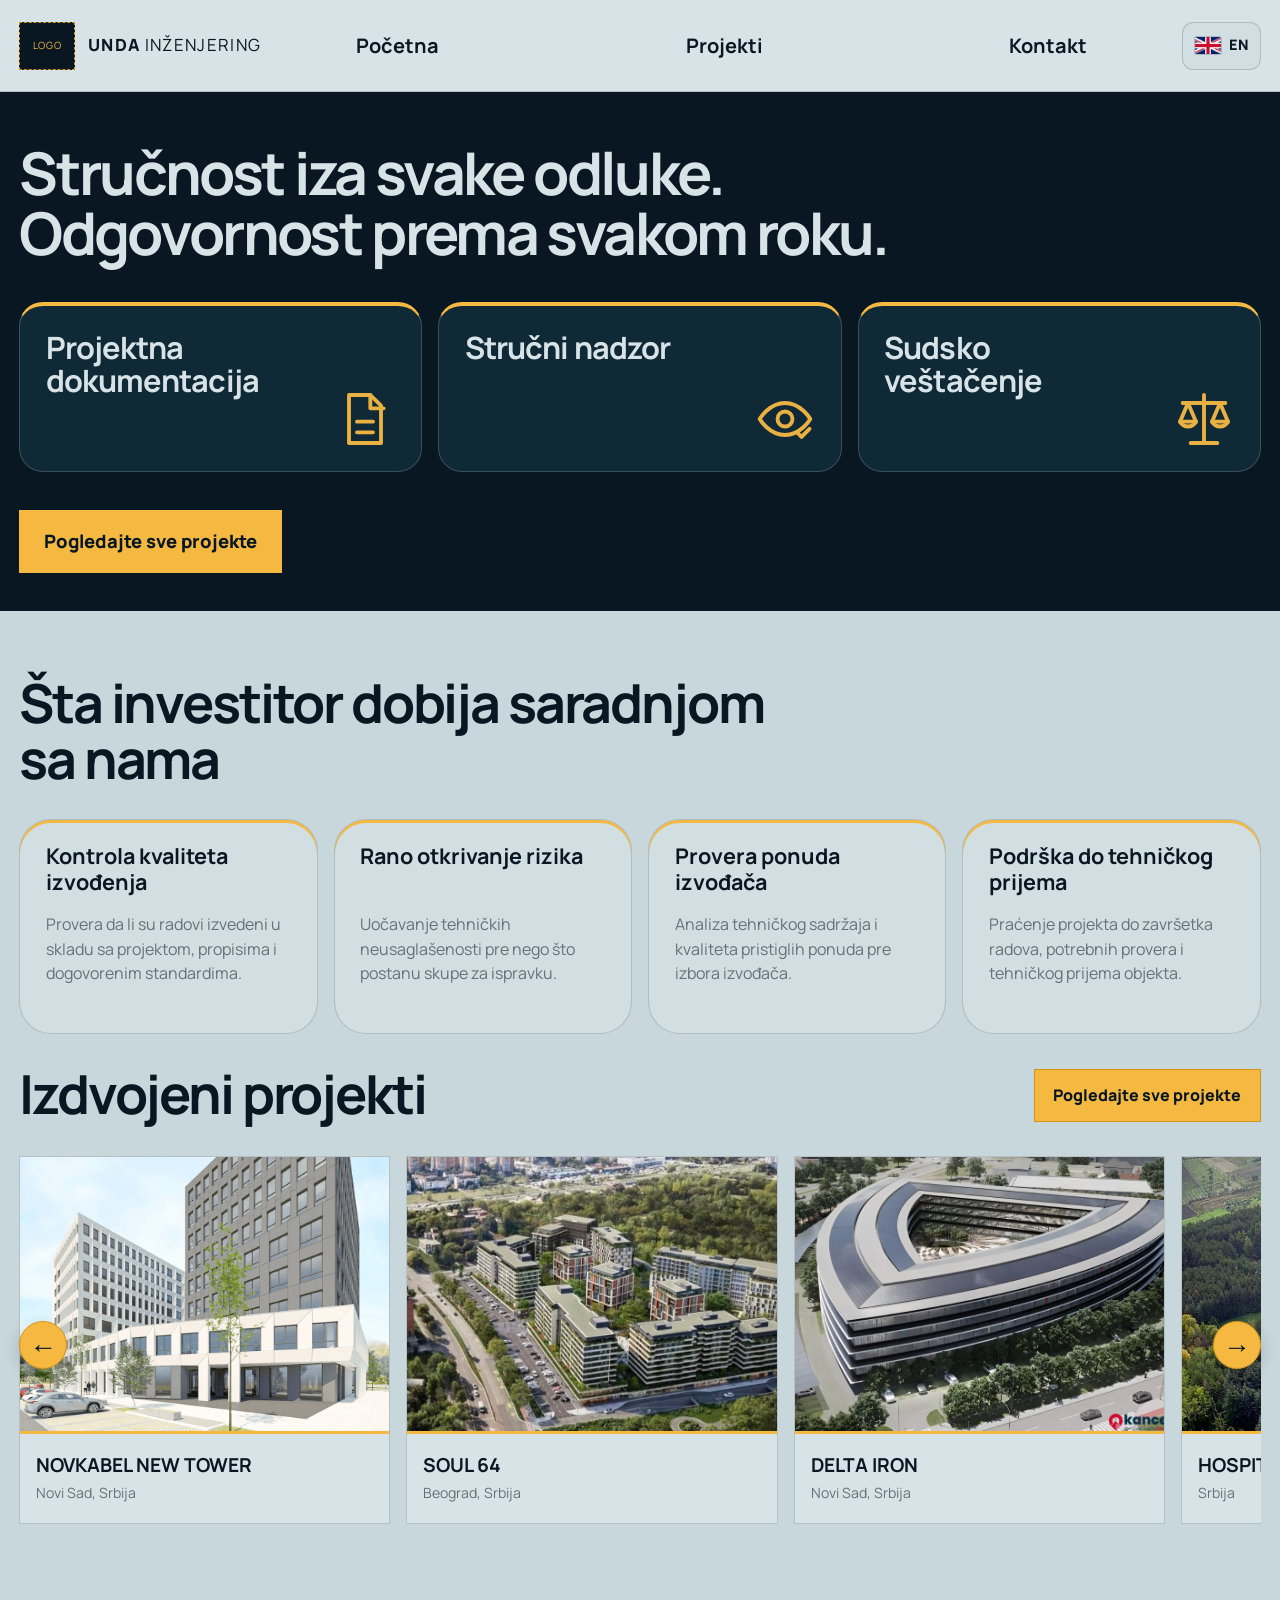
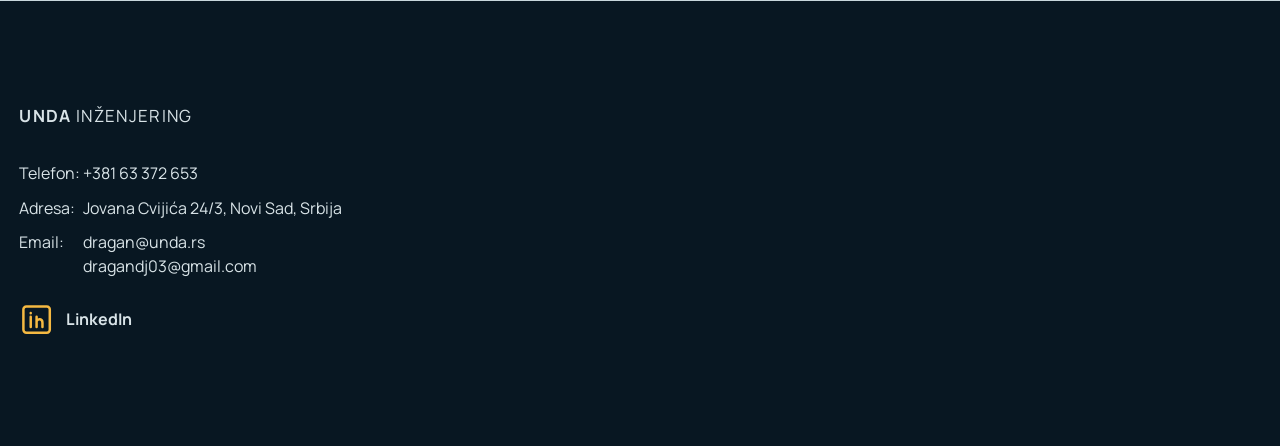
==== public/index.html @ 7e005377 "Build projects page and featured carousel" ====
<!doctype html>
<html lang="sr">
<head>
  <meta charset="utf-8">
  <meta name="viewport" content="width=device-width, initial-scale=1">
  <title>UNDA inženjering — radna verzija</title>
  <meta name="description" content="UNDA inženjering — projektna dokumentacija, stručni nadzor i sudsko veštačenje.">
  <link rel="icon" type="image/svg+xml" href="data:image/svg+xml,%3Csvg xmlns='http://www.w3.org/2000/svg' viewBox='0 0 64 64'%3E%3Crect width='64' height='64' rx='8' fill='%231b1d20'/%3E%3Ctext x='32' y='43' text-anchor='middle' font-size='34' font-family='Arial' font-weight='700' fill='white'%3EU%3C/text%3E%3C/svg%3E">
  <link rel="stylesheet" href="assets/css/style.css?v=10">
  <script src="assets/js/main.js?v=6" defer></script>
</head>
<body data-title-sr="UNDA inženjering" data-title-en="UNDA Engineering">
  <a class="skip-link" href="#sadrzaj" data-sr="Pređi na sadržaj" data-en="Skip to content">Pređi na sadržaj</a>

  <header class="site-header">
    <a class="brand" href="#pocetna" aria-label="UNDA inženjering — početna" data-aria-sr="UNDA inženjering — početna" data-aria-en="UNDA Engineering — home">
      <span class="logo-placeholder" aria-hidden="true">LOGO</span>
      <span class="brand-name">UNDA <strong data-sr="INŽENJERING" data-en="ENGINEERING">INŽENJERING</strong></span>
    </a>

    <nav class="main-nav" aria-label="Glavna navigacija" data-aria-sr="Glavna navigacija" data-aria-en="Main navigation">
      <a href="#pocetna" data-sr="Početna" data-en="Home">Početna</a>
      <a href="reference.html" data-sr="Projekti" data-en="Projects">Projekti</a>
      <a href="#kontakt" data-sr="Kontakt" data-en="Contact">Kontakt</a>
    </nav>

    <div class="language-switch" aria-label="Izbor jezika" data-aria-sr="Izbor jezika" data-aria-en="Language selection">
      <button class="language-toggle" type="button" data-language-toggle data-target-language="en" aria-label="Prebaci na engleski">
        <img class="language-flag" src="assets/images/flags/gb.png" alt="" aria-hidden="true">
        <span class="language-code" aria-hidden="true">EN</span>
      </button>
    </div>
  </header>

  <main id="sadrzaj">
    <section class="hero" id="pocetna">
      <div class="hero-copy">
        <h1><span data-sr="Stručnost iza svake odluke." data-en="Expertise behind every decision.">Stručnost iza svake odluke.</span><span data-sr="Odgovornost prema svakom roku." data-en="Accountability for every deadline.">Odgovornost prema svakom roku.</span></h1>
      </div>

      <div class="work-areas" aria-label="Glavne oblasti rada" data-aria-sr="Glavne oblasti rada" data-aria-en="Core areas of expertise">
        <article>
          <h2 data-sr="Projektna dokumentacija" data-en="Design documentation">Projektna dokumentacija</h2>
          <svg class="work-area-icon" viewBox="0 0 24 24" aria-hidden="true"><path d="M6 3h8l4 4v14H6z"/><path d="M14 3v5h5M9 13h6M9 17h6"/></svg>
        </article>
        <article>
          <h2 data-sr="Stručni nadzor" data-en="Construction supervision">Stručni nadzor</h2>
          <svg class="work-area-icon" viewBox="0 0 24 24" aria-hidden="true"><path d="M2.5 12s3.5-6 9.5-6 9.5 6 9.5 6-3.5 6-9.5 6S2.5 12 2.5 12z"/><circle cx="12" cy="12" r="2.8"/><path d="m16.8 17.3 1.4 1.4 3-3"/></svg>
        </article>
        <article>
          <h2 data-sr="Sudsko veštačenje" data-en="Expert witness services">Sudsko veštačenje</h2>
          <svg class="work-area-icon" viewBox="0 0 24 24" aria-hidden="true"><path d="M12 3v18M7 21h10M4 6h16M6 6l-3 7h6L6 6zM18 6l-3 7h6l-3-7z"/><path d="M3 13c.7 1.2 1.7 1.8 3 1.8S8.3 14.2 9 13M15 13c.7 1.2 1.7 1.8 3 1.8s2.3-.6 3-1.8"/></svg>
        </article>
      </div>
      <a class="primary-link hero-reference-link" href="reference.html" data-sr="Pogledajte sve projekte" data-en="View all projects">Pogledajte sve projekte</a>
    </section>

    <section class="benefits content-section" id="benefiti">
      <div class="section-heading">
        <h2 data-sr="Šta investitor dobija saradnjom sa nama" data-en="What investors gain from working with us">Šta investitor dobija saradnjom sa nama</h2>
      </div>
      <div class="benefit-grid">
        <article><h3 data-sr="Kontrola kvaliteta izvođenja" data-en="Construction quality control">Kontrola kvaliteta izvođenja</h3><p data-sr="Provera da li su radovi izvedeni u skladu sa projektom, propisima i dogovorenim standardima." data-en="Verification that construction work complies with the design documentation, regulations, and agreed standards.">Provera da li su radovi izvedeni u skladu sa projektom, propisima i dogovorenim standardima.</p></article>
        <article><h3 data-sr="Rano otkrivanje rizika" data-en="Early risk detection">Rano otkrivanje rizika</h3><p data-sr="Uočavanje tehničkih neusaglašenosti pre nego što postanu skupe za ispravku." data-en="Identifying technical discrepancies before they become costly to correct.">Uočavanje tehničkih neusaglašenosti pre nego što postanu skupe za ispravku.</p></article>
        <article><h3 data-sr="Provera ponuda izvođača" data-en="Contractor bid review">Provera ponuda izvođača</h3><p data-sr="Analiza tehničkog sadržaja i kvaliteta pristiglih ponuda pre izbora izvođača." data-en="Review of the technical scope and quality of bids before contractor selection.">Analiza tehničkog sadržaja i kvaliteta pristiglih ponuda pre izbora izvođača.</p></article>
        <article><h3 data-sr="Podrška do tehničkog prijema" data-en="Support through final inspection">Podrška do tehničkog prijema</h3><p data-sr="Praćenje projekta do završetka radova, potrebnih provera i tehničkog prijema objekta." data-en="Project support through completion, required inspections, and final handover.">Praćenje projekta do završetka radova, potrebnih provera i tehničkog prijema objekta.</p></article>
      </div>
    </section>

    <section class="references content-section" id="reference">
      <div class="section-heading section-heading-row">
        <div><h2 data-sr="Izdvojeni projekti" data-en="Selected projects">Izdvojeni projekti</h2></div>
        <a class="projects-link-button" href="reference.html" data-sr="Pogledajte sve projekte" data-en="View all projects">Pogledajte sve projekte</a>
      </div>
      <div class="reference-carousel">
        <button class="carousel-button carousel-button-prev" type="button" data-carousel-direction="prev" aria-label="Prethodni projekti" data-aria-sr="Prethodni projekti" data-aria-en="Previous projects"><span aria-hidden="true">←</span></button>
        <div class="reference-grid" data-reference-track>
          <article class="reference-card"><img class="reference-card-image" src="assets/images/references/novkabel-new-tower.png" alt="NOVKABEL NEW TOWER"><h3>NOVKABEL NEW TOWER</h3><span data-sr="Novi Sad, Srbija" data-en="Novi Sad, Serbia">Novi Sad, Srbija</span></article>
          <article class="reference-card"><img class="reference-card-image" src="assets/images/references/soul-64.jpg" alt="SOUL 64"><h3>SOUL 64</h3><span data-sr="Beograd, Srbija" data-en="Belgrade, Serbia">Beograd, Srbija</span></article>
          <article class="reference-card"><img class="reference-card-image" src="assets/images/references/delta-iron.jpg" alt="DELTA IRON"><h3>DELTA IRON</h3><span data-sr="Novi Sad, Srbija" data-en="Novi Sad, Serbia">Novi Sad, Srbija</span></article>
          <article class="reference-card"><img class="reference-card-image" src="assets/images/references/kamenica-3.jpg" alt="HOSPITAL - KAMENICA 3"><h3>HOSPITAL - KAMENICA 3</h3><span data-sr="Srbija" data-en="Serbia">Srbija</span></article>
          <article class="reference-card"><img class="reference-card-image" src="assets/images/references/nestle-new-factory.png" alt="NESTLE - NEW FACTORY"><h3>NESTLE - NEW FACTORY</h3><span data-sr="Surčin, Srbija" data-en="Surčin, Serbia">Surčin, Srbija</span></article>
          <article class="reference-card"><img class="reference-card-image" src="assets/images/references/industrial-park.png" alt="INDUSTRIAL PARK WHAREHOUSE"><h3>INDUSTRIAL PARK WHAREHOUSE</h3><span data-sr="Šimanovci, Srbija" data-en="Šimanovci, Serbia">Šimanovci, Srbija</span></article>
          <article class="reference-card"><img class="reference-card-image" src="assets/images/references/solar-kucura.png" alt="SOLAR POWER PLANT - 5x10MW"><h3>SOLAR POWER PLANT - 5x10MW</h3><span data-sr="Kucura, Srbija" data-en="Kucura, Serbia">Kucura, Srbija</span></article>
        </div>
        <button class="carousel-button carousel-button-next" type="button" data-carousel-direction="next" aria-label="Sledeći projekti" data-aria-sr="Sledeći projekti" data-aria-en="Next projects"><span aria-hidden="true">→</span></button>
      </div>
    </section>
  </main>

  <footer class="site-footer" id="kontakt">
    <strong class="footer-brand">UNDA <span data-sr="inženjering" data-en="engineering">inženjering</span></strong>
    <div class="footer-contact">
      <div class="footer-contact-line"><span data-sr="Telefon:" data-en="Phone:">Telefon:</span> <a href="tel:+38163372653">+381 63 372 653</a></div>
      <div class="footer-contact-line"><span data-sr="Adresa:" data-en="Address:">Adresa:</span> <address data-sr="Jovana Cvijića 24/3, Novi Sad, Srbija" data-en="Jovana Cvijića 24/3, Novi Sad, Serbia">Jovana Cvijića 24/3, Novi Sad, Srbija</address></div>
      <div class="footer-contact-line footer-emails"><span>Email:</span><a href="mailto:dragan@unda.rs">dragan@unda.rs</a><a href="mailto:dragandj03@gmail.com">dragandj03@gmail.com</a></div>
    </div>
    <div class="footer-social">
      <a class="linkedin-link" href="https://www.linkedin.com/in/dragan-djuric-0953867a/" target="_blank" rel="noopener noreferrer" aria-label="LinkedIn profil Dragana Đurića" data-aria-sr="LinkedIn profil Dragana Đurića" data-aria-en="Dragan Đurić's LinkedIn profile">
        <svg viewBox="0 0 24 24" aria-hidden="true"><rect x="3" y="3" width="18" height="18" rx="2"/><path d="M8 10v7M8 7.5v.1M12 17v-7M12 13.2c.8-2 4-2.1 4 1V17"/></svg>
        <span>LinkedIn</span>
      </a>
    </div>
  </footer>
</body>
</html>
---- public/assets/css/style.css ----
@font-face { font-family:"Manrope"; font-style:normal; font-weight:400 800; font-display:swap; src:url("../fonts/manrope-latin-ext.woff2") format("woff2"); unicode-range:U+0100-02BA,U+02BD-02C5,U+02C7-02CC,U+02CE-02D7,U+02DD-02FF,U+0304,U+0308,U+0329,U+1D00-1DBF,U+1E00-1E9F,U+1EF2-1EFF,U+2020,U+20A0-20AB,U+20AD-20C0,U+2113,U+2C60-2C7F,U+A720-A7FF; }
@font-face { font-family:"Manrope"; font-style:normal; font-weight:400 800; font-display:swap; src:url("../fonts/manrope-latin.woff2") format("woff2"); unicode-range:U+0000-00FF,U+0131,U+0152-0153,U+02BB-02BC,U+02C6,U+02DA,U+02DC,U+0304,U+0308,U+0329,U+2000-206F,U+20AC,U+2122,U+2191,U+2193,U+2212,U+2215,U+FEFF,U+FFFD; }
:root { --ink:#081722; --ink-soft:#102936; --surface:#d1dee2; --paper:#c8d7dc; --muted:#63717a; --line:rgba(8,23,34,.17); --signal:#f5b942; --signal-dark:#d69417; --white:#d8e3e7; --max-width:1240px; font-family:"Manrope","Segoe UI",sans-serif; color:var(--ink); background:var(--paper); }
* { box-sizing:border-box; }
html { scroll-behavior:smooth; }
body { margin:0; color:var(--ink); background:var(--paper); font-size:1rem; line-height:1.55; }
a { color:inherit; }
button { font:inherit; }
.skip-link { position:fixed; left:1rem; top:-5rem; z-index:100; padding:.7rem 1rem; background:var(--ink); color:var(--white); }
.skip-link:focus { top:1rem; }

.site-header { min-height:92px; padding:1rem clamp(1rem,1.5vw,2rem); display:grid; grid-template-columns:auto minmax(0,1fr) auto; align-items:center; gap:clamp(2rem,4vw,5rem); border-bottom:1px solid var(--line); background:var(--white); position:sticky; top:0; z-index:20; }
.brand { display:inline-flex; align-items:center; gap:.8rem; text-decoration:none; justify-self:start; }
.logo-placeholder { width:56px; height:48px; display:grid; place-items:center; border:1px dashed var(--signal-dark); background:var(--ink); color:var(--signal); font-size:.62rem; letter-spacing:.08em; }
.brand-name { font-size:1.05rem; font-weight:800; letter-spacing:.08em; }
.brand-name strong { font-weight:400; }
.main-nav { width:min(100%,760px); display:flex; align-items:center; justify-content:space-between; justify-self:center; gap:clamp(2rem,6vw,7rem); }
.main-nav a { padding:.65rem .9rem; text-decoration:none; font-size:1.25rem; font-weight:700; }
.main-nav a:hover,.main-nav a:focus-visible { text-decoration:underline; text-decoration-color:var(--signal-dark); text-decoration-thickness:2px; text-underline-offset:.3rem; }
.main-nav a[aria-current="page"] { text-decoration:underline; text-decoration-color:var(--signal-dark); text-decoration-thickness:2px; text-underline-offset:.35rem; }
.language-switch { display:flex; align-items:center; justify-self:end; gap:.35rem; }
.language-toggle { min-width:76px; min-height:48px; padding:.45rem .7rem; display:inline-flex; align-items:center; justify-content:center; gap:.45rem; border:1px solid var(--line); border-radius:.7rem; background:var(--surface); color:var(--ink); font:inherit; font-weight:800; cursor:pointer; transition:border-color .2s ease,background .2s ease; }
.language-toggle:hover,.language-toggle:focus-visible { border-color:var(--signal-dark); background:var(--white); }
.language-flag { width:28px; height:19px; display:block; object-fit:cover; border:1px solid rgba(8,23,34,.18); border-radius:2px; }
.language-code { font-size:.9rem; letter-spacing:.06em; }

.hero { padding:clamp(2.2rem,4vw,3.5rem) clamp(1rem,1.5vw,2rem) clamp(2rem,3vw,3rem); display:flex; flex-direction:column; gap:clamp(1.5rem,3vw,2.5rem); background:var(--ink); color:var(--white); }
.section-label { margin:0 0 1rem; color:var(--signal-dark); font-size:.75rem; font-weight:700; letter-spacing:.13em; text-transform:uppercase; }
.hero h1 { max-width:none; margin:0; font-size:clamp(2.4rem,4.6vw,4.4rem); line-height:1.02; letter-spacing:-.045em; }
.hero h1 span { display:block; white-space:nowrap; }
.primary-link { display:inline-block; padding:1rem 1.5rem; border:1px solid var(--signal); background:var(--signal); color:var(--ink); text-decoration:none; font-size:1.15rem; font-weight:800; }
.primary-link:hover { background:#f8d37c; border-color:#f8d37c; color:var(--ink); }
.work-areas { width:100%; display:grid; grid-template-columns:repeat(3,1fr); gap:1rem; }
.work-areas article { min-height:170px; padding:1.6rem; display:flex; align-items:flex-start; position:relative; overflow:hidden; border:1px solid rgba(255,255,255,.18); border-top:4px solid var(--signal); border-radius:1.5rem; background:var(--ink-soft); color:var(--white); }
.work-areas h2 { max-width:260px; margin:0; font-size:clamp(1.5rem,2.4vw,2.15rem); line-height:1.08; letter-spacing:-.03em; }
.work-area-icon { width:4rem; height:4rem; position:absolute; right:1.5rem; bottom:1.2rem; color:var(--signal); fill:none; stroke:currentColor; stroke-linecap:round; stroke-linejoin:round; stroke-width:1.45; opacity:.95; }
.hero-reference-link { align-self:flex-start; }

.content-section { width:100%; margin:0; padding:clamp(3rem,5vw,5rem) clamp(1rem,1.5vw,2rem); }
.section-heading { max-width:790px; margin-bottom:2rem; }
.section-heading h2,.site-footer h2 { margin:0; font-size:clamp(2.2rem,4.2vw,4rem); line-height:1.04; letter-spacing:-.04em; }
.benefit-grid { display:grid; grid-template-columns:repeat(4,1fr); gap:1rem; }
.benefit-grid article { min-height:215px; padding:1.45rem 1.6rem; display:flex; flex-direction:column; justify-content:flex-start; border:1px solid var(--line); border-radius:2rem; background:var(--surface); box-shadow:inset 0 3px 0 var(--signal); }
.benefit-grid h3 { min-height:3.3rem; margin:0 0 1rem; font-size:1.35rem; line-height:1.2; }
.benefit-grid p { margin:0; color:var(--muted); }

.benefits { padding-bottom:2rem; }
.references { padding-top:0; }
.section-heading-row { max-width:none; display:flex; align-items:flex-end; justify-content:space-between; gap:2rem; }
.future-link { padding-bottom:.4rem; color:var(--muted); border-bottom:1px dashed var(--muted); font-size:.8rem; }
.projects-link-button { display:inline-block; padding:.8rem 1.15rem; border:1px solid var(--signal-dark); background:var(--signal); color:var(--ink); text-decoration:none; font-weight:800; }
.projects-link-button:hover,.projects-link-button:focus-visible { background:#f8d37c; }
.reference-carousel { position:relative; }
.reference-grid { display:flex; gap:1rem; padding:.15rem 3.75rem .8rem; overflow-x:auto; scroll-behavior:smooth; scroll-snap-type:x mandatory; scrollbar-width:none; }
.reference-grid::-webkit-scrollbar { display:none; }
.reference-card { flex:0 0 clamp(285px,29vw,420px); scroll-snap-align:start; border:1px solid var(--line); background:var(--white); }
.carousel-button { width:48px; height:48px; padding:0; display:grid; place-items:center; position:absolute; top:50%; z-index:2; transform:translateY(-50%); border:1px solid var(--signal-dark); border-radius:50%; background:var(--signal); color:var(--ink); cursor:pointer; font-size:1.7rem; font-weight:800; line-height:1; box-shadow:0 5px 16px rgba(8,23,34,.2); }
.carousel-button:hover,.carousel-button:focus-visible { background:#f8d37c; }
.carousel-button-prev { left:0; }
.carousel-button-next { right:0; }
.reference-card-image { width:100%; aspect-ratio:4/3; display:block; object-fit:cover; border-bottom:3px solid var(--signal); }
.image-placeholder { aspect-ratio:4/3; display:grid; place-items:center; background:linear-gradient(145deg,var(--ink-soft),#345061); border-bottom:3px solid var(--signal); color:var(--white); font-size:.72rem; text-transform:uppercase; letter-spacing:.08em; }
.reference-card>p,.reference-card>h3,.reference-card>span { margin-left:1rem; margin-right:1rem; }
.reference-card>p { margin-top:1.2rem; margin-bottom:.35rem; color:var(--signal-dark); font-size:.72rem; text-transform:uppercase; letter-spacing:.08em; }
.reference-card>h3 { margin-top:1.2rem; margin-bottom:.3rem; font-size:1.2rem; line-height:1.25; }
.reference-card>span { display:block; margin-bottom:1.2rem; color:var(--muted); font-size:.88rem; }

.site-footer { padding:clamp(4rem,8vw,7rem) clamp(1rem,1.5vw,2rem); background:var(--ink); color:var(--white); }
.footer-brand { display:block; margin-bottom:2rem; font-size:1.05rem; letter-spacing:.08em; text-transform:uppercase; }
.footer-brand span { font-weight:400; }
.footer-contact { display:flex; flex-direction:column; align-items:flex-start; gap:.65rem; }
.footer-contact-line { width:100%; display:grid; grid-template-columns:3.75rem minmax(0,1fr); column-gap:.25rem; align-items:baseline; color:var(--white); font-size:1rem; line-height:1.5; }
html[lang="en"] .footer-contact-line { grid-template-columns:4rem minmax(0,1fr); column-gap:.6rem; }
.footer-contact a,.footer-contact address { color:var(--white); font-size:inherit; font-style:normal; line-height:inherit; }
.footer-contact a { text-decoration:none; }
.footer-contact a:hover,.footer-contact a:focus-visible { opacity:.72; }
.footer-emails a:last-child { grid-column:2; }
.footer-social { margin-top:1.5rem; }
.linkedin-link { display:inline-flex; align-items:center; gap:.7rem; color:var(--white); text-decoration:none; font-weight:700; }
.linkedin-link svg { width:2.2rem; height:2.2rem; fill:none; stroke:var(--signal); stroke-linecap:round; stroke-linejoin:round; stroke-width:1.7; }
.linkedin-link:hover,.linkedin-link:focus-visible { color:var(--signal); }
.reference-placeholder { min-height:100vh; padding:clamp(3rem,8vw,8rem); display:flex; flex-direction:column; align-items:flex-start; justify-content:center; background:var(--surface); }
.reference-placeholder h1 { max-width:850px; margin:0 0 2rem; font-size:clamp(2.5rem,6vw,5rem); line-height:1; letter-spacing:-.05em; }

.all-references-page { background:var(--paper); }
.all-references-hero { padding:clamp(2.25rem,3.5vw,3.5rem) clamp(1rem,1.5vw,2rem); background:var(--ink); color:var(--white); }
.all-references-hero .section-label { color:var(--signal); }
.all-references-hero h1 { margin:0; font-size:clamp(2.35rem,4.5vw,4.25rem); line-height:.98; letter-spacing:-.045em; }
.all-references-grid { padding:clamp(2rem,4vw,4rem) clamp(1rem,1.5vw,2rem) clamp(5rem,8vw,8rem); display:grid; grid-template-columns:repeat(3,minmax(0,1fr)); gap:1.25rem; align-items:start; }
.project-reference-card { overflow:hidden; border:1px solid var(--line); border-radius:1.5rem; background:var(--white); }
.project-reference-card>img { width:100%; aspect-ratio:16/10; display:block; object-fit:cover; border-bottom:3px solid var(--signal); }
.project-reference-content { padding:1.5rem; display:flex; flex-direction:column; align-items:flex-start; gap:1rem; }
.project-reference-content h2 { margin:0; font-size:clamp(1.25rem,1.8vw,1.65rem); line-height:1.15; letter-spacing:-.02em; }
.project-reference-content p { margin:0; color:var(--muted); }
.project-site-link { margin-top:.35rem; padding-bottom:.25rem; border-bottom:2px solid var(--signal-dark); color:var(--ink); text-decoration:none; font-weight:800; }
.project-site-link:hover,.project-site-link:focus-visible { color:var(--signal-dark); }

@media (max-width:1100px) { .all-references-grid { grid-template-columns:repeat(2,minmax(0,1fr)); } }
@media (max-width:1000px) { .content-section { padding-left:2rem; padding-right:2rem; } }
@media (max-width:760px) {
  .site-header { min-height:auto; padding:.8rem 1rem; grid-template-columns:1fr auto; gap:.75rem 1rem; position:static; }
  .brand { grid-column:1; }
  .logo-placeholder { width:45px; height:40px; }
  .brand-name { font-size:.88rem; }
  .language-switch { grid-column:2; grid-row:1; }
  .main-nav { width:100%; grid-column:1/-1; grid-row:2; display:grid; grid-template-columns:1fr 1fr 1fr; gap:0; border-top:1px solid var(--line); }
  .main-nav a { padding:.75rem .3rem; text-align:center; font-size:.9rem; }
  .hero { padding:2.5rem 1rem 3.5rem; gap:2rem; }
  .hero h1 { font-size:clamp(2.35rem,10vw,3.4rem); }
  .hero h1 span { white-space:normal; }
  .work-areas { grid-template-columns:1fr; }
  .work-areas article { min-height:120px; }
  .content-section { padding:4.5rem 1rem; }
  .benefit-grid { display:flex; gap:.8rem; overflow-x:auto; padding-bottom:1rem; scroll-snap-type:x mandatory; }
  .benefit-grid article { flex:0 0 min(78vw,310px); min-height:210px; scroll-snap-align:start; }
  .section-heading-row { align-items:flex-start; flex-direction:column; }
  .reference-grid { padding-left:2.75rem; padding-right:2.75rem; }
  .reference-card { flex-basis:min(78vw,330px); }
  .carousel-button { width:40px; height:40px; font-size:1.35rem; }
  .all-references-hero { padding:2.5rem 1rem; }
  .all-references-grid { grid-template-columns:1fr; padding:1rem 1rem 4.5rem; }
  .project-reference-content { padding:1.25rem; }
  .site-footer { padding:4.5rem 1rem 2rem; }
}
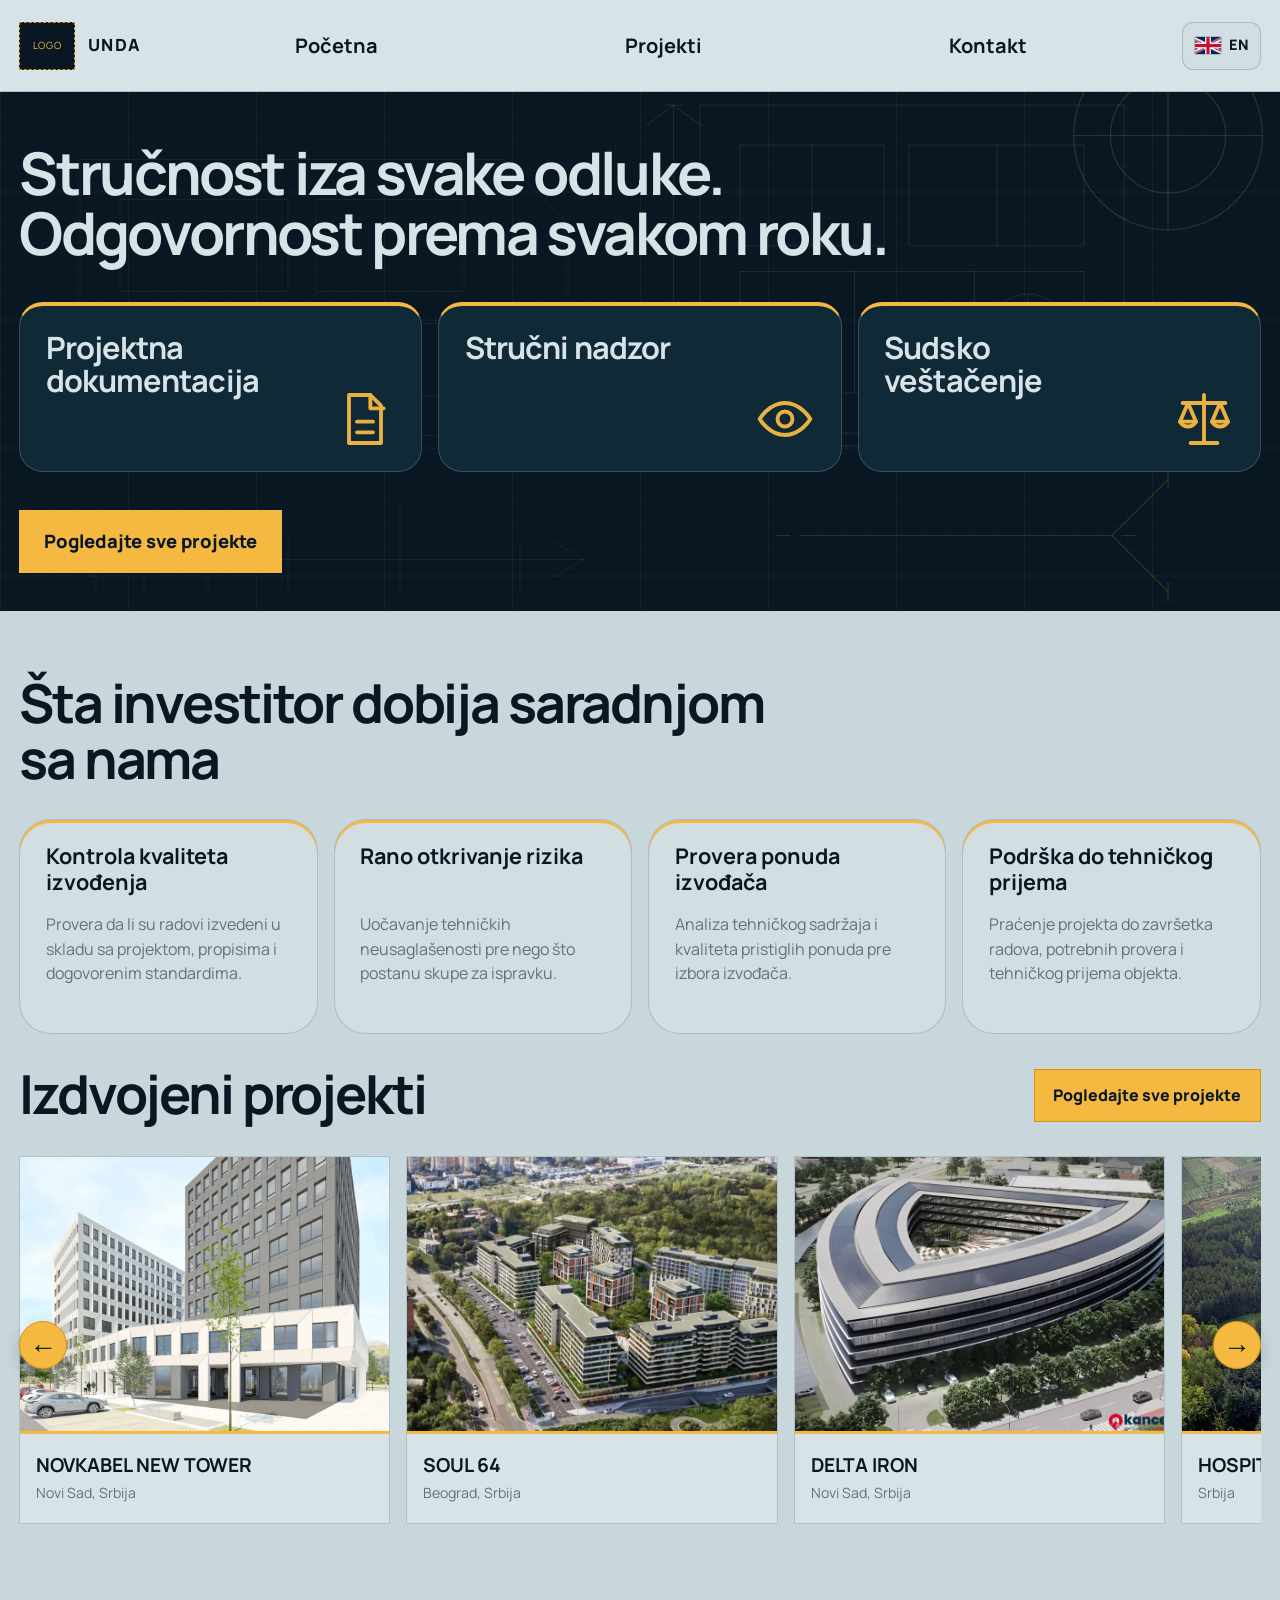
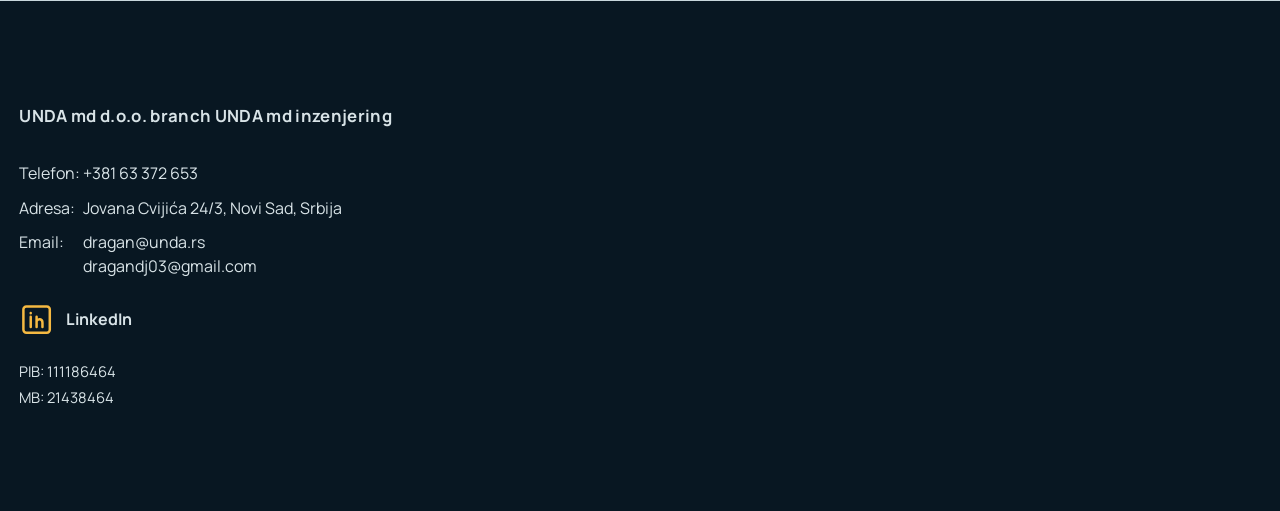
==== commit 4b1bf448: "Refine homepage branding and language navigation" ====
--- a/public/index.html
+++ b/public/index.html
@@ -6,8 +6,8 @@
   <title>UNDA inženjering — radna verzija</title>
   <meta name="description" content="UNDA inženjering — projektna dokumentacija, stručni nadzor i sudsko veštačenje.">
   <link rel="icon" type="image/svg+xml" href="data:image/svg+xml,%3Csvg xmlns='http://www.w3.org/2000/svg' viewBox='0 0 64 64'%3E%3Crect width='64' height='64' rx='8' fill='%231b1d20'/%3E%3Ctext x='32' y='43' text-anchor='middle' font-size='34' font-family='Arial' font-weight='700' fill='white'%3EU%3C/text%3E%3C/svg%3E">
-  <link rel="stylesheet" href="assets/css/style.css?v=10">
-  <script src="assets/js/main.js?v=6" defer></script>
+  <link rel="stylesheet" href="assets/css/style.css?v=13">
+  <script src="assets/js/main.js?v=8" defer></script>
 </head>
 <body data-title-sr="UNDA inženjering" data-title-en="UNDA Engineering">
   <a class="skip-link" href="#sadrzaj" data-sr="Pređi na sadržaj" data-en="Skip to content">Pređi na sadržaj</a>
@@ -15,7 +15,7 @@
   <header class="site-header">
     <a class="brand" href="#pocetna" aria-label="UNDA inženjering — početna" data-aria-sr="UNDA inženjering — početna" data-aria-en="UNDA Engineering — home">
       <span class="logo-placeholder" aria-hidden="true">LOGO</span>
-      <span class="brand-name">UNDA <strong data-sr="INŽENJERING" data-en="ENGINEERING">INŽENJERING</strong></span>
+      <span class="brand-name">UNDA</span>
     </a>
 
     <nav class="main-nav" aria-label="Glavna navigacija" data-aria-sr="Glavna navigacija" data-aria-en="Main navigation">
@@ -45,7 +45,7 @@
         </article>
         <article>
           <h2 data-sr="Stručni nadzor" data-en="Construction supervision">Stručni nadzor</h2>
-          <svg class="work-area-icon" viewBox="0 0 24 24" aria-hidden="true"><path d="M2.5 12s3.5-6 9.5-6 9.5 6 9.5 6-3.5 6-9.5 6S2.5 12 2.5 12z"/><circle cx="12" cy="12" r="2.8"/><path d="m16.8 17.3 1.4 1.4 3-3"/></svg>
+          <svg class="work-area-icon" viewBox="0 0 24 24" aria-hidden="true"><path d="M2.5 12s3.5-6 9.5-6 9.5 6 9.5 6-3.5 6-9.5 6S2.5 12 2.5 12z"/><circle cx="12" cy="12" r="2.8"/></svg>
         </article>
         <article>
           <h2 data-sr="Sudsko veštačenje" data-en="Expert witness services">Sudsko veštačenje</h2>
@@ -89,7 +89,7 @@
   </main>
 
   <footer class="site-footer" id="kontakt">
-    <strong class="footer-brand">UNDA <span data-sr="inženjering" data-en="engineering">inženjering</span></strong>
+    <strong class="footer-brand footer-company-name">UNDA md d.o.o. branch UNDA md inzenjering</strong>
     <div class="footer-contact">
       <div class="footer-contact-line"><span data-sr="Telefon:" data-en="Phone:">Telefon:</span> <a href="tel:+38163372653">+381 63 372 653</a></div>
       <div class="footer-contact-line"><span data-sr="Adresa:" data-en="Address:">Adresa:</span> <address data-sr="Jovana Cvijića 24/3, Novi Sad, Srbija" data-en="Jovana Cvijića 24/3, Novi Sad, Serbia">Jovana Cvijića 24/3, Novi Sad, Srbija</address></div>
@@ -101,6 +101,10 @@
         <span>LinkedIn</span>
       </a>
     </div>
+    <div class="company-identifiers">
+      <span>PIB: 111186464</span>
+      <span>MB: 21438464</span>
+    </div>
   </footer>
 </body>
 </html>
--- a/public/assets/css/style.css
+++ b/public/assets/css/style.css
@@ -24,7 +24,8 @@
 .language-flag { width:28px; height:19px; display:block; object-fit:cover; border:1px solid rgba(8,23,34,.18); border-radius:2px; }
 .language-code { font-size:.9rem; letter-spacing:.06em; }
 
-.hero { padding:clamp(2.2rem,4vw,3.5rem) clamp(1rem,1.5vw,2rem) clamp(2rem,3vw,3rem); display:flex; flex-direction:column; gap:clamp(1.5rem,3vw,2.5rem); background:var(--ink); color:var(--white); }
+.hero { padding:clamp(2.2rem,4vw,3.5rem) clamp(1rem,1.5vw,2rem) clamp(2rem,3vw,3rem); display:flex; flex-direction:column; gap:clamp(1.5rem,3vw,2.5rem); position:relative; isolation:isolate; overflow:hidden; background:var(--ink); color:var(--white); }
+.hero::before { content:""; position:absolute; inset:0; z-index:-1; background:url("../images/cad-pattern.svg") center/cover no-repeat; pointer-events:none; }
 .section-label { margin:0 0 1rem; color:var(--signal-dark); font-size:.75rem; font-weight:700; letter-spacing:.13em; text-transform:uppercase; }
 .hero h1 { max-width:none; margin:0; font-size:clamp(2.4rem,4.6vw,4.4rem); line-height:1.02; letter-spacing:-.045em; }
 .hero h1 span { display:block; white-space:nowrap; }
@@ -68,6 +69,7 @@
 .site-footer { padding:clamp(4rem,8vw,7rem) clamp(1rem,1.5vw,2rem); background:var(--ink); color:var(--white); }
 .footer-brand { display:block; margin-bottom:2rem; font-size:1.05rem; letter-spacing:.08em; text-transform:uppercase; }
 .footer-brand span { font-weight:400; }
+.footer-company-name { letter-spacing:.02em; text-transform:none; }
 .footer-contact { display:flex; flex-direction:column; align-items:flex-start; gap:.65rem; }
 .footer-contact-line { width:100%; display:grid; grid-template-columns:3.75rem minmax(0,1fr); column-gap:.25rem; align-items:baseline; color:var(--white); font-size:1rem; line-height:1.5; }
 html[lang="en"] .footer-contact-line { grid-template-columns:4rem minmax(0,1fr); column-gap:.6rem; }
@@ -79,6 +81,7 @@
 .linkedin-link { display:inline-flex; align-items:center; gap:.7rem; color:var(--white); text-decoration:none; font-weight:700; }
 .linkedin-link svg { width:2.2rem; height:2.2rem; fill:none; stroke:var(--signal); stroke-linecap:round; stroke-linejoin:round; stroke-width:1.7; }
 .linkedin-link:hover,.linkedin-link:focus-visible { color:var(--signal); }
+.company-identifiers { margin-top:1rem; display:flex; flex-direction:column; gap:.2rem; color:var(--white); font-size:.92rem; }
 .reference-placeholder { min-height:100vh; padding:clamp(3rem,8vw,8rem); display:flex; flex-direction:column; align-items:flex-start; justify-content:center; background:var(--surface); }
 .reference-placeholder h1 { max-width:850px; margin:0 0 2rem; font-size:clamp(2.5rem,6vw,5rem); line-height:1; letter-spacing:-.05em; }
 
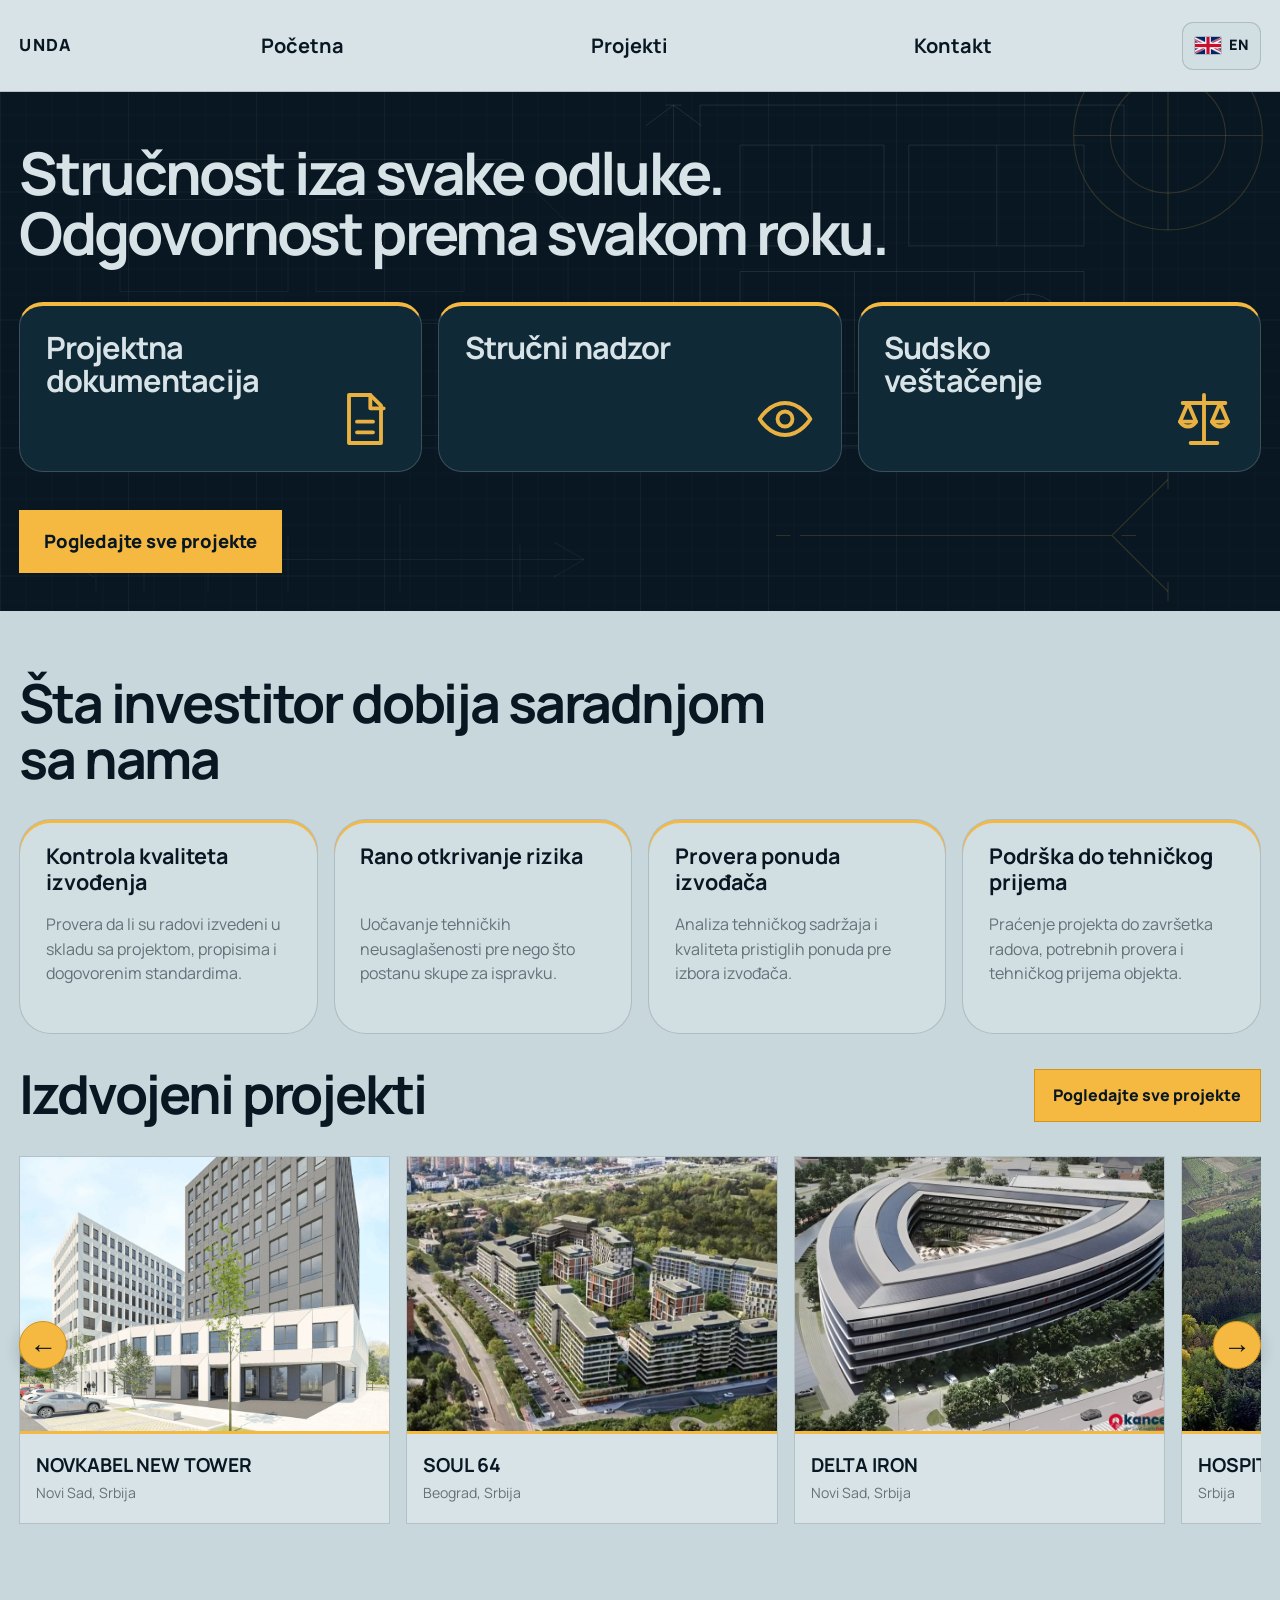
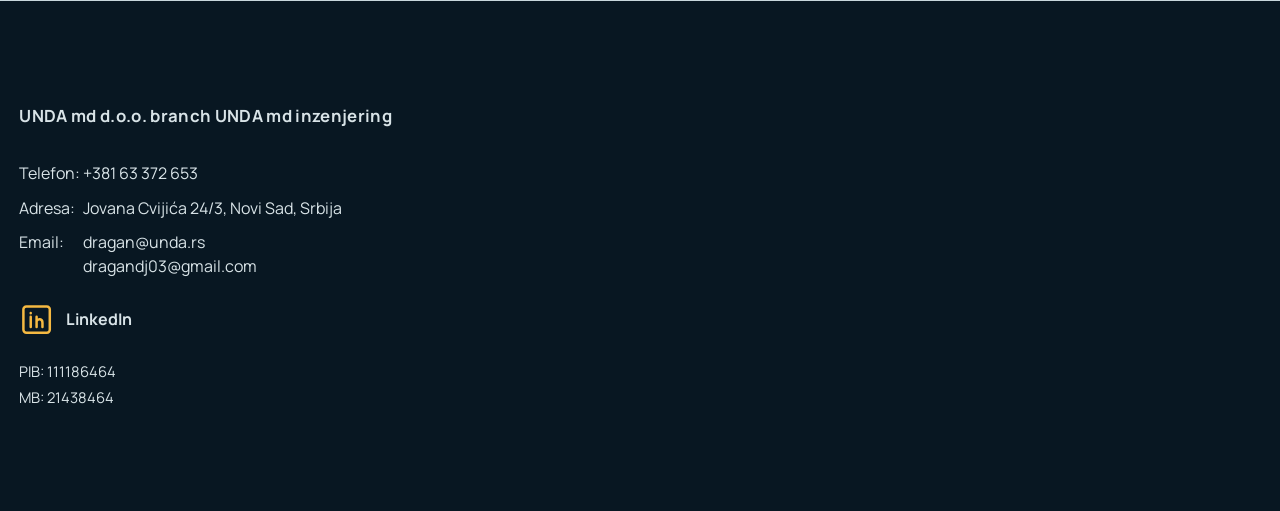
==== commit 8afc4cd4: "Optimize images and add SEO metadata" ====
--- a/public/index.html
+++ b/public/index.html
@@ -3,18 +3,55 @@
 <head>
   <meta charset="utf-8">
   <meta name="viewport" content="width=device-width, initial-scale=1">
-  <title>UNDA inženjering — radna verzija</title>
-  <meta name="description" content="UNDA inženjering — projektna dokumentacija, stručni nadzor i sudsko veštačenje.">
-  <link rel="icon" type="image/svg+xml" href="data:image/svg+xml,%3Csvg xmlns='http://www.w3.org/2000/svg' viewBox='0 0 64 64'%3E%3Crect width='64' height='64' rx='8' fill='%231b1d20'/%3E%3Ctext x='32' y='43' text-anchor='middle' font-size='34' font-family='Arial' font-weight='700' fill='white'%3EU%3C/text%3E%3C/svg%3E">
-  <link rel="stylesheet" href="assets/css/style.css?v=13">
-  <script src="assets/js/main.js?v=8" defer></script>
+  <title>UNDA inženjering | Projektovanje i stručni nadzor</title>
+  <meta name="description" content="UNDA inženjering pruža usluge izrade projektne dokumentacije, stručnog nadzora i sudskog veštačenja za investitore i arhitektonske biroe.">
+  <meta name="robots" content="index, follow, max-image-preview:large">
+  <link rel="canonical" href="https://unda.rs/">
+  <link rel="alternate" hreflang="sr" href="https://unda.rs/">
+  <link rel="alternate" hreflang="en" href="https://unda.rs/?lang=en">
+  <link rel="alternate" hreflang="x-default" href="https://unda.rs/">
+  <meta property="og:type" content="website">
+  <meta property="og:locale" content="sr_RS">
+  <meta property="og:locale:alternate" content="en_US">
+  <meta property="og:site_name" content="UNDA">
+  <meta property="og:title" content="UNDA inženjering | Projektovanje i stručni nadzor">
+  <meta property="og:description" content="Projektna dokumentacija, stručni nadzor i sudsko veštačenje za sigurne i uspešne projekte.">
+  <meta property="og:url" content="https://unda.rs/">
+  <meta property="og:image" content="https://unda.rs/assets/images/references/novkabel-new-tower.png">
+  <meta property="og:image:alt" content="NOVKABEL NEW TOWER — projekat UNDA inženjeringa">
+  <meta name="twitter:card" content="summary_large_image">
+  <meta name="twitter:title" content="UNDA inženjering | Projektovanje i stručni nadzor">
+  <meta name="twitter:description" content="Projektna dokumentacija, stručni nadzor i sudsko veštačenje za sigurne i uspešne projekte.">
+  <meta name="twitter:image" content="https://unda.rs/assets/images/references/novkabel-new-tower.png">
+  <link rel="stylesheet" href="assets/css/style.css?v=15">
+  <script src="assets/js/main.js?v=9" defer></script>
+  <script type="application/ld+json">
+  {
+    "@context": "https://schema.org",
+    "@type": "ProfessionalService",
+    "@id": "https://unda.rs/#organization",
+    "name": "UNDA md d.o.o. branch UNDA md inzenjering",
+    "alternateName": "UNDA",
+    "url": "https://unda.rs/",
+    "telephone": "+38163372653",
+    "email": ["dragan@unda.rs", "dragandj03@gmail.com"],
+    "address": {
+      "@type": "PostalAddress",
+      "streetAddress": "Jovana Cvijića 24/3",
+      "addressLocality": "Novi Sad",
+      "addressCountry": "RS"
+    },
+    "sameAs": ["https://www.linkedin.com/in/dragan-djuric-0953867a/"],
+    "areaServed": { "@type": "Country", "name": "Serbia" },
+    "knowsAbout": ["Projektna dokumentacija", "Stručni nadzor", "Sudsko veštačenje"]
+  }
+  </script>
 </head>
-<body data-title-sr="UNDA inženjering" data-title-en="UNDA Engineering">
+<body data-title-sr="UNDA inženjering | Projektovanje i stručni nadzor" data-title-en="UNDA Engineering | Design and Construction Supervision" data-description-sr="UNDA inženjering pruža usluge izrade projektne dokumentacije, stručnog nadzora i sudskog veštačenja za investitore i arhitektonske biroe." data-description-en="UNDA Engineering provides design documentation, construction supervision, and expert witness services for investors and architectural practices." data-social-description-sr="Projektna dokumentacija, stručni nadzor i sudsko veštačenje za sigurne i uspešne projekte." data-social-description-en="Design documentation, construction supervision, and expert witness services for safe and successful projects.">
   <a class="skip-link" href="#sadrzaj" data-sr="Pređi na sadržaj" data-en="Skip to content">Pređi na sadržaj</a>
 
   <header class="site-header">
     <a class="brand" href="#pocetna" aria-label="UNDA inženjering — početna" data-aria-sr="UNDA inženjering — početna" data-aria-en="UNDA Engineering — home">
-      <span class="logo-placeholder" aria-hidden="true">LOGO</span>
       <span class="brand-name">UNDA</span>
     </a>
 
@@ -81,7 +118,7 @@
           <article class="reference-card"><img class="reference-card-image" src="assets/images/references/kamenica-3.jpg" alt="HOSPITAL - KAMENICA 3"><h3>HOSPITAL - KAMENICA 3</h3><span data-sr="Srbija" data-en="Serbia">Srbija</span></article>
           <article class="reference-card"><img class="reference-card-image" src="assets/images/references/nestle-new-factory.png" alt="NESTLE - NEW FACTORY"><h3>NESTLE - NEW FACTORY</h3><span data-sr="Surčin, Srbija" data-en="Surčin, Serbia">Surčin, Srbija</span></article>
           <article class="reference-card"><img class="reference-card-image" src="assets/images/references/industrial-park.png" alt="INDUSTRIAL PARK WHAREHOUSE"><h3>INDUSTRIAL PARK WHAREHOUSE</h3><span data-sr="Šimanovci, Srbija" data-en="Šimanovci, Serbia">Šimanovci, Srbija</span></article>
-          <article class="reference-card"><img class="reference-card-image" src="assets/images/references/solar-kucura.png" alt="SOLAR POWER PLANT - 5x10MW"><h3>SOLAR POWER PLANT - 5x10MW</h3><span data-sr="Kucura, Srbija" data-en="Kucura, Serbia">Kucura, Srbija</span></article>
+          <article class="reference-card"><img class="reference-card-image" src="assets/images/references/solar-kucura.webp" alt="SOLAR POWER PLANT - 5x10MW"><h3>SOLAR POWER PLANT - 5x10MW</h3><span data-sr="Kucura, Srbija" data-en="Kucura, Serbia">Kucura, Srbija</span></article>
         </div>
         <button class="carousel-button carousel-button-next" type="button" data-carousel-direction="next" aria-label="Sledeći projekti" data-aria-sr="Sledeći projekti" data-aria-en="Next projects"><span aria-hidden="true">→</span></button>
       </div>
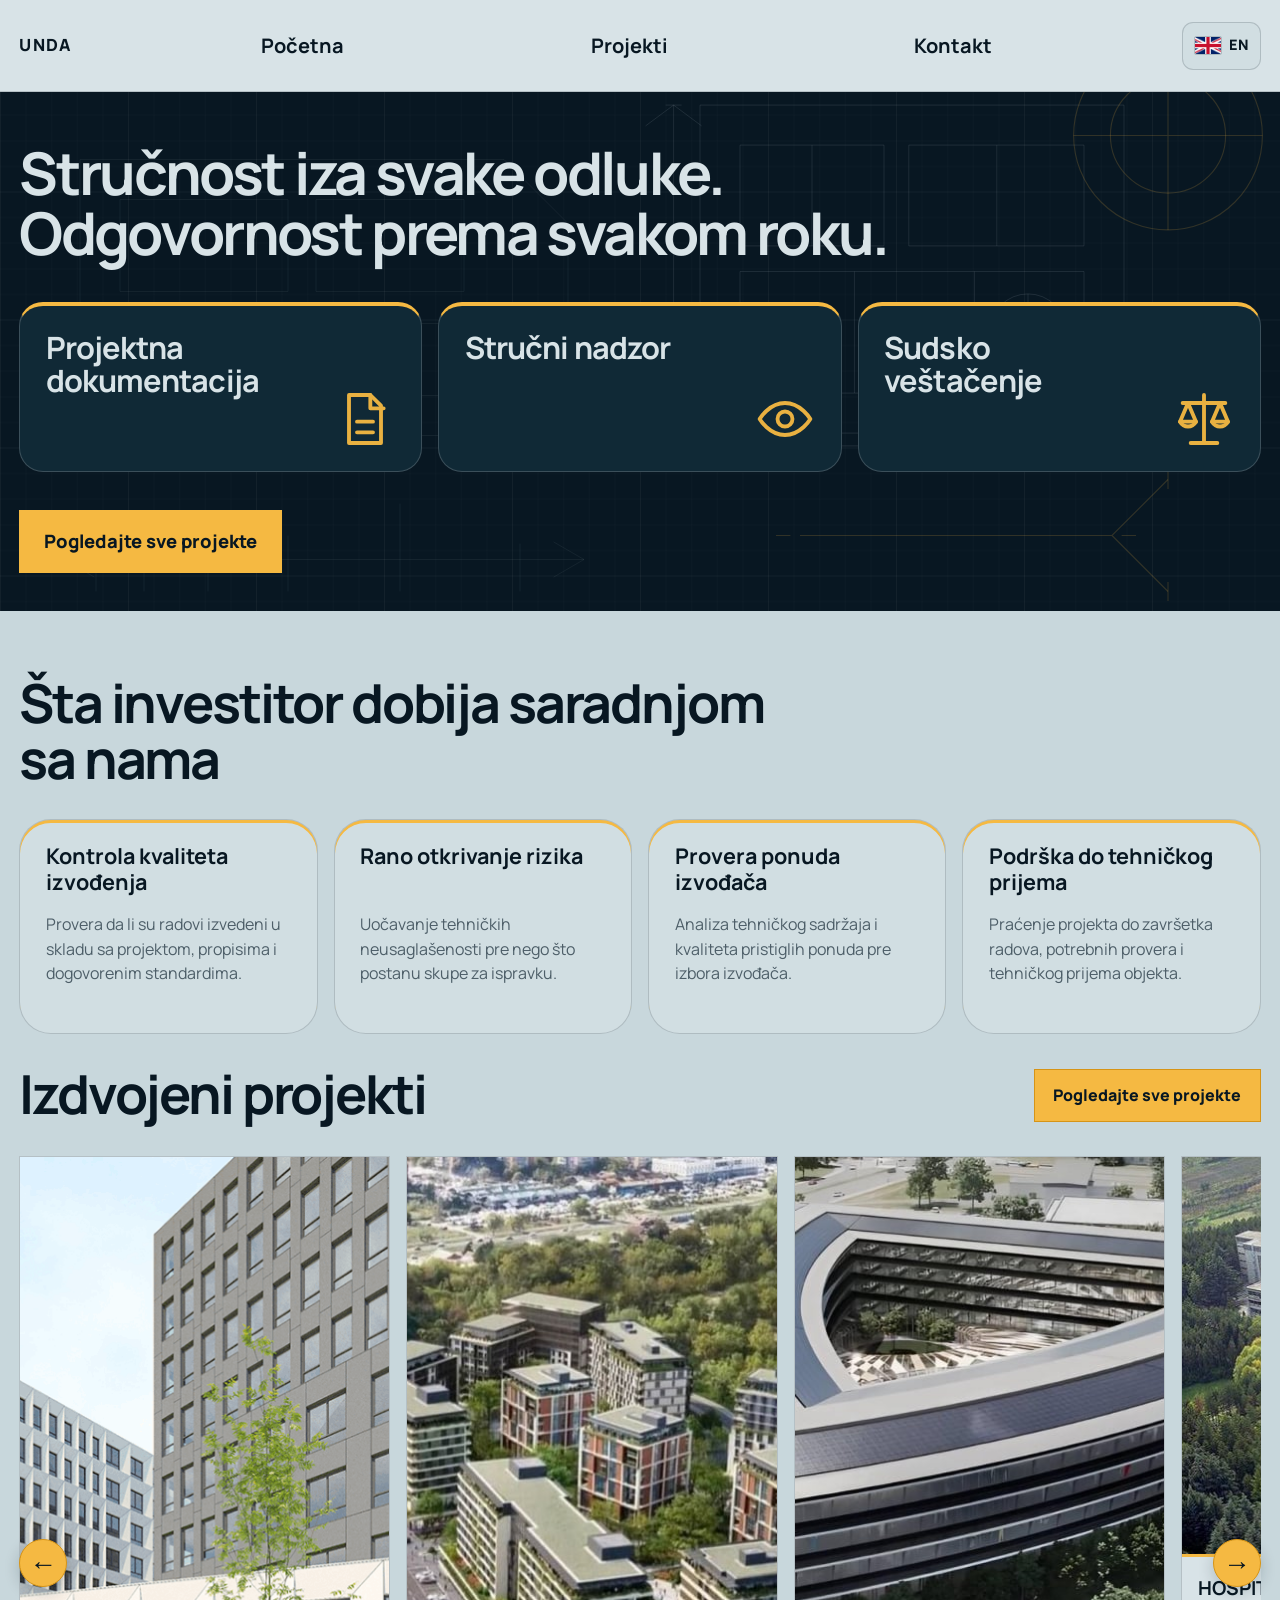
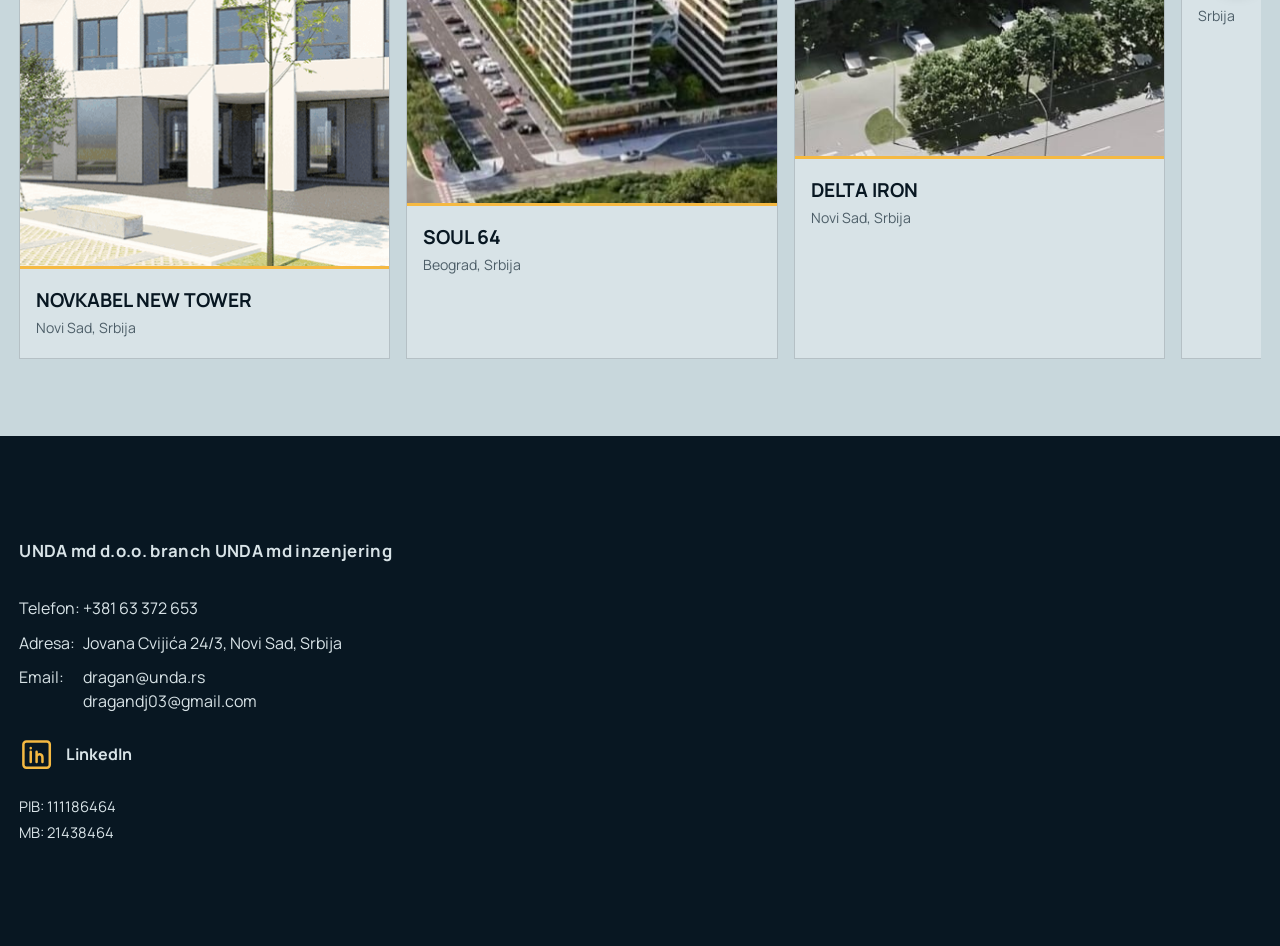
==== commit 6f694c29: "Finalize production readiness and release QA" ====
--- a/public/index.html
+++ b/public/index.html
@@ -3,6 +3,7 @@
 <head>
   <meta charset="utf-8">
   <meta name="viewport" content="width=device-width, initial-scale=1">
+  <link rel="icon" href="data:,">
   <title>UNDA inženjering | Projektovanje i stručni nadzor</title>
   <meta name="description" content="UNDA inženjering pruža usluge izrade projektne dokumentacije, stručnog nadzora i sudskog veštačenja za investitore i arhitektonske biroe.">
   <meta name="robots" content="index, follow, max-image-preview:large">
@@ -23,8 +24,8 @@
   <meta name="twitter:title" content="UNDA inženjering | Projektovanje i stručni nadzor">
   <meta name="twitter:description" content="Projektna dokumentacija, stručni nadzor i sudsko veštačenje za sigurne i uspešne projekte.">
   <meta name="twitter:image" content="https://unda.rs/assets/images/references/novkabel-new-tower.png">
-  <link rel="stylesheet" href="assets/css/style.css?v=15">
-  <script src="assets/js/main.js?v=9" defer></script>
+  <link rel="stylesheet" href="assets/css/style.css?v=16">
+  <script src="assets/js/main.js?v=10" defer></script>
   <script type="application/ld+json">
   {
     "@context": "https://schema.org",
@@ -112,13 +113,13 @@
       <div class="reference-carousel">
         <button class="carousel-button carousel-button-prev" type="button" data-carousel-direction="prev" aria-label="Prethodni projekti" data-aria-sr="Prethodni projekti" data-aria-en="Previous projects"><span aria-hidden="true">←</span></button>
         <div class="reference-grid" data-reference-track>
-          <article class="reference-card"><img class="reference-card-image" src="assets/images/references/novkabel-new-tower.png" alt="NOVKABEL NEW TOWER"><h3>NOVKABEL NEW TOWER</h3><span data-sr="Novi Sad, Srbija" data-en="Novi Sad, Serbia">Novi Sad, Srbija</span></article>
-          <article class="reference-card"><img class="reference-card-image" src="assets/images/references/soul-64.jpg" alt="SOUL 64"><h3>SOUL 64</h3><span data-sr="Beograd, Srbija" data-en="Belgrade, Serbia">Beograd, Srbija</span></article>
-          <article class="reference-card"><img class="reference-card-image" src="assets/images/references/delta-iron.jpg" alt="DELTA IRON"><h3>DELTA IRON</h3><span data-sr="Novi Sad, Srbija" data-en="Novi Sad, Serbia">Novi Sad, Srbija</span></article>
-          <article class="reference-card"><img class="reference-card-image" src="assets/images/references/kamenica-3.jpg" alt="HOSPITAL - KAMENICA 3"><h3>HOSPITAL - KAMENICA 3</h3><span data-sr="Srbija" data-en="Serbia">Srbija</span></article>
-          <article class="reference-card"><img class="reference-card-image" src="assets/images/references/nestle-new-factory.png" alt="NESTLE - NEW FACTORY"><h3>NESTLE - NEW FACTORY</h3><span data-sr="Surčin, Srbija" data-en="Surčin, Serbia">Surčin, Srbija</span></article>
-          <article class="reference-card"><img class="reference-card-image" src="assets/images/references/industrial-park.png" alt="INDUSTRIAL PARK WHAREHOUSE"><h3>INDUSTRIAL PARK WHAREHOUSE</h3><span data-sr="Šimanovci, Srbija" data-en="Šimanovci, Serbia">Šimanovci, Srbija</span></article>
-          <article class="reference-card"><img class="reference-card-image" src="assets/images/references/solar-kucura.webp" alt="SOLAR POWER PLANT - 5x10MW"><h3>SOLAR POWER PLANT - 5x10MW</h3><span data-sr="Kucura, Srbija" data-en="Kucura, Serbia">Kucura, Srbija</span></article>
+          <article class="reference-card"><img class="reference-card-image" src="assets/images/references/novkabel-new-tower.png" alt="NOVKABEL NEW TOWER" width="1139" height="712" loading="lazy" decoding="async"><h3>NOVKABEL NEW TOWER</h3><span data-sr="Novi Sad, Srbija" data-en="Novi Sad, Serbia">Novi Sad, Srbija</span></article>
+          <article class="reference-card"><img class="reference-card-image" src="assets/images/references/soul-64.jpg" alt="SOUL 64" width="1139" height="649" loading="lazy" decoding="async"><h3>SOUL 64</h3><span data-sr="Beograd, Srbija" data-en="Belgrade, Serbia">Beograd, Srbija</span></article>
+          <article class="reference-card"><img class="reference-card-image" src="assets/images/references/delta-iron.jpg" alt="DELTA IRON" width="1139" height="602" loading="lazy" decoding="async"><h3>DELTA IRON</h3><span data-sr="Novi Sad, Srbija" data-en="Novi Sad, Serbia">Novi Sad, Srbija</span></article>
+          <article class="reference-card"><img class="reference-card-image" src="assets/images/references/kamenica-3.jpg" alt="HOSPITAL - KAMENICA 3" width="600" height="400" loading="lazy" decoding="async"><h3>HOSPITAL - KAMENICA 3</h3><span data-sr="Srbija" data-en="Serbia">Srbija</span></article>
+          <article class="reference-card"><img class="reference-card-image" src="assets/images/references/nestle-new-factory.png" alt="NESTLE - NEW FACTORY" width="1024" height="580" loading="lazy" decoding="async"><h3>NESTLE - NEW FACTORY</h3><span data-sr="Surčin, Srbija" data-en="Surčin, Serbia">Surčin, Srbija</span></article>
+          <article class="reference-card"><img class="reference-card-image" src="assets/images/references/industrial-park.png" alt="INDUSTRIAL PARK WHAREHOUSE" width="816" height="409" loading="lazy" decoding="async"><h3>INDUSTRIAL PARK WHAREHOUSE</h3><span data-sr="Šimanovci, Srbija" data-en="Šimanovci, Serbia">Šimanovci, Srbija</span></article>
+          <article class="reference-card"><img class="reference-card-image" src="assets/images/references/solar-kucura.webp" alt="SOLAR POWER PLANT - 5x10MW" width="1600" height="706" loading="lazy" decoding="async"><h3>SOLAR POWER PLANT - 5x10MW</h3><span data-sr="Kucura, Srbija" data-en="Kucura, Serbia">Kucura, Srbija</span></article>
         </div>
         <button class="carousel-button carousel-button-next" type="button" data-carousel-direction="next" aria-label="Sledeći projekti" data-aria-sr="Sledeći projekti" data-aria-en="Next projects"><span aria-hidden="true">→</span></button>
       </div>
--- a/public/assets/css/style.css
+++ b/public/assets/css/style.css
@@ -1,6 +1,6 @@
 @font-face { font-family:"Manrope"; font-style:normal; font-weight:400 800; font-display:swap; src:url("../fonts/manrope-latin-ext.woff2") format("woff2"); unicode-range:U+0100-02BA,U+02BD-02C5,U+02C7-02CC,U+02CE-02D7,U+02DD-02FF,U+0304,U+0308,U+0329,U+1D00-1DBF,U+1E00-1E9F,U+1EF2-1EFF,U+2020,U+20A0-20AB,U+20AD-20C0,U+2113,U+2C60-2C7F,U+A720-A7FF; }
 @font-face { font-family:"Manrope"; font-style:normal; font-weight:400 800; font-display:swap; src:url("../fonts/manrope-latin.woff2") format("woff2"); unicode-range:U+0000-00FF,U+0131,U+0152-0153,U+02BB-02BC,U+02C6,U+02DA,U+02DC,U+0304,U+0308,U+0329,U+2000-206F,U+20AC,U+2122,U+2191,U+2193,U+2212,U+2215,U+FEFF,U+FFFD; }
-:root { --ink:#081722; --ink-soft:#102936; --surface:#d1dee2; --paper:#c8d7dc; --muted:#63717a; --line:rgba(8,23,34,.17); --signal:#f5b942; --signal-dark:#d69417; --white:#d8e3e7; --max-width:1240px; font-family:"Manrope","Segoe UI",sans-serif; color:var(--ink); background:var(--paper); }
+:root { --ink:#081722; --ink-soft:#102936; --surface:#d1dee2; --paper:#c8d7dc; --muted:#4d5e68; --line:rgba(8,23,34,.17); --signal:#f5b942; --signal-dark:#d69417; --white:#d8e3e7; --max-width:1240px; font-family:"Manrope","Segoe UI",sans-serif; color:var(--ink); background:var(--paper); }
 * { box-sizing:border-box; }
 html { scroll-behavior:smooth; }
 body { margin:0; color:var(--ink); background:var(--paper); font-size:1rem; line-height:1.55; }
@@ -11,7 +11,6 @@
 
 .site-header { min-height:92px; padding:1rem clamp(1rem,1.5vw,2rem); display:grid; grid-template-columns:auto minmax(0,1fr) auto; align-items:center; gap:clamp(2rem,4vw,5rem); border-bottom:1px solid var(--line); background:var(--white); position:sticky; top:0; z-index:20; }
 .brand { display:inline-flex; align-items:center; gap:.8rem; text-decoration:none; justify-self:start; }
-.logo-placeholder { width:56px; height:48px; display:grid; place-items:center; border:1px dashed var(--signal-dark); background:var(--ink); color:var(--signal); font-size:.62rem; letter-spacing:.08em; }
 .brand-name { font-size:1.05rem; font-weight:800; letter-spacing:.08em; }
 .brand-name strong { font-weight:400; }
 .main-nav { width:min(100%,760px); display:flex; align-items:center; justify-content:space-between; justify-self:center; gap:clamp(2rem,6vw,7rem); }
@@ -48,7 +47,6 @@
 .benefits { padding-bottom:2rem; }
 .references { padding-top:0; }
 .section-heading-row { max-width:none; display:flex; align-items:flex-end; justify-content:space-between; gap:2rem; }
-.future-link { padding-bottom:.4rem; color:var(--muted); border-bottom:1px dashed var(--muted); font-size:.8rem; }
 .projects-link-button { display:inline-block; padding:.8rem 1.15rem; border:1px solid var(--signal-dark); background:var(--signal); color:var(--ink); text-decoration:none; font-weight:800; }
 .projects-link-button:hover,.projects-link-button:focus-visible { background:#f8d37c; }
 .reference-carousel { position:relative; }
@@ -60,7 +58,6 @@
 .carousel-button-prev { left:0; }
 .carousel-button-next { right:0; }
 .reference-card-image { width:100%; aspect-ratio:4/3; display:block; object-fit:cover; border-bottom:3px solid var(--signal); }
-.image-placeholder { aspect-ratio:4/3; display:grid; place-items:center; background:linear-gradient(145deg,var(--ink-soft),#345061); border-bottom:3px solid var(--signal); color:var(--white); font-size:.72rem; text-transform:uppercase; letter-spacing:.08em; }
 .reference-card>p,.reference-card>h3,.reference-card>span { margin-left:1rem; margin-right:1rem; }
 .reference-card>p { margin-top:1.2rem; margin-bottom:.35rem; color:var(--signal-dark); font-size:.72rem; text-transform:uppercase; letter-spacing:.08em; }
 .reference-card>h3 { margin-top:1.2rem; margin-bottom:.3rem; font-size:1.2rem; line-height:1.25; }
@@ -82,8 +79,6 @@
 .linkedin-link svg { width:2.2rem; height:2.2rem; fill:none; stroke:var(--signal); stroke-linecap:round; stroke-linejoin:round; stroke-width:1.7; }
 .linkedin-link:hover,.linkedin-link:focus-visible { color:var(--signal); }
 .company-identifiers { margin-top:1rem; display:flex; flex-direction:column; gap:.2rem; color:var(--white); font-size:.92rem; }
-.reference-placeholder { min-height:100vh; padding:clamp(3rem,8vw,8rem); display:flex; flex-direction:column; align-items:flex-start; justify-content:center; background:var(--surface); }
-.reference-placeholder h1 { max-width:850px; margin:0 0 2rem; font-size:clamp(2.5rem,6vw,5rem); line-height:1; letter-spacing:-.05em; }
 
 .all-references-page { background:var(--paper); }
 .all-references-hero { padding:clamp(2.25rem,3.5vw,3.5rem) clamp(1rem,1.5vw,2rem); background:var(--ink); color:var(--white); }
@@ -96,14 +91,13 @@
 .project-reference-content h2 { margin:0; font-size:clamp(1.25rem,1.8vw,1.65rem); line-height:1.15; letter-spacing:-.02em; }
 .project-reference-content p { margin:0; color:var(--muted); }
 .project-site-link { margin-top:.35rem; padding-bottom:.25rem; border-bottom:2px solid var(--signal-dark); color:var(--ink); text-decoration:none; font-weight:800; }
-.project-site-link:hover,.project-site-link:focus-visible { color:var(--signal-dark); }
+.project-site-link:hover,.project-site-link:focus-visible { color:var(--ink); text-decoration:underline; text-underline-offset:.25rem; }
 
 @media (max-width:1100px) { .all-references-grid { grid-template-columns:repeat(2,minmax(0,1fr)); } }
 @media (max-width:1000px) { .content-section { padding-left:2rem; padding-right:2rem; } }
 @media (max-width:760px) {
   .site-header { min-height:auto; padding:.8rem 1rem; grid-template-columns:1fr auto; gap:.75rem 1rem; position:static; }
   .brand { grid-column:1; }
-  .logo-placeholder { width:45px; height:40px; }
   .brand-name { font-size:.88rem; }
   .language-switch { grid-column:2; grid-row:1; }
   .main-nav { width:100%; grid-column:1/-1; grid-row:2; display:grid; grid-template-columns:1fr 1fr 1fr; gap:0; border-top:1px solid var(--line); }
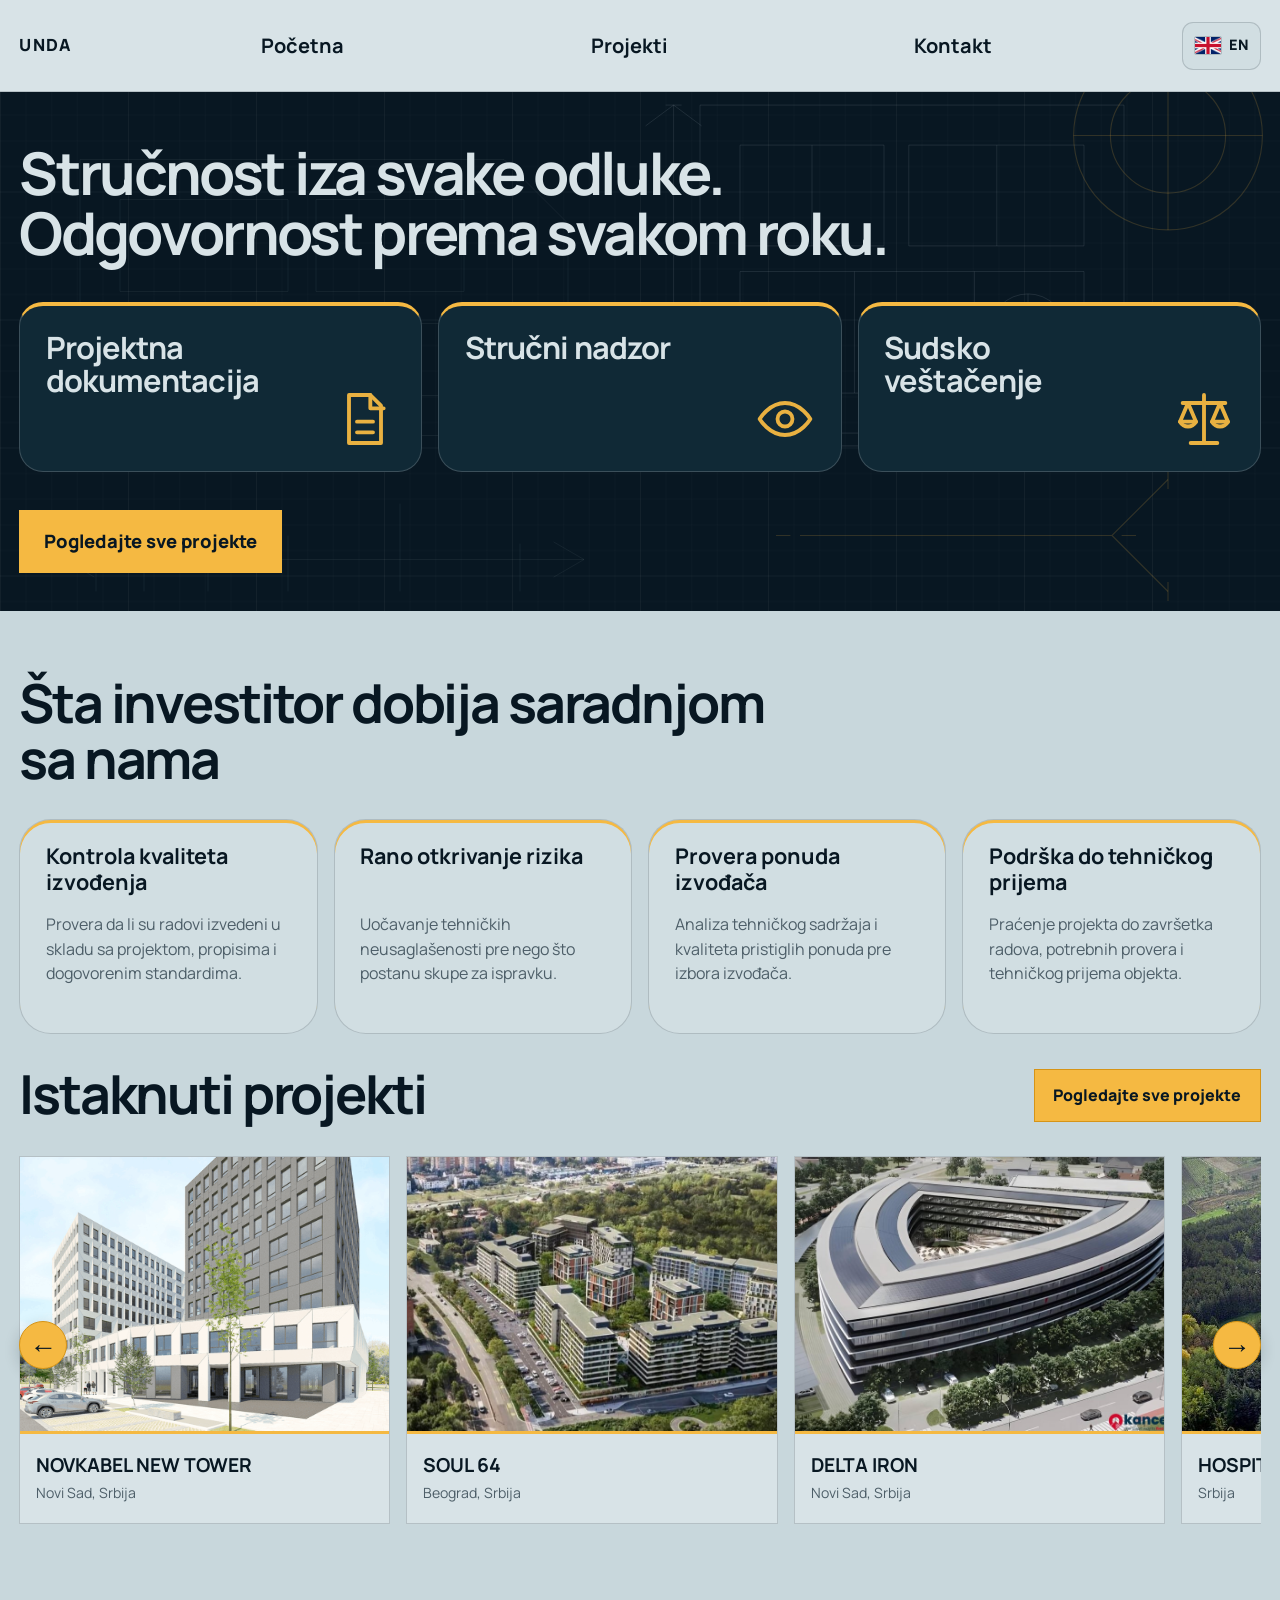
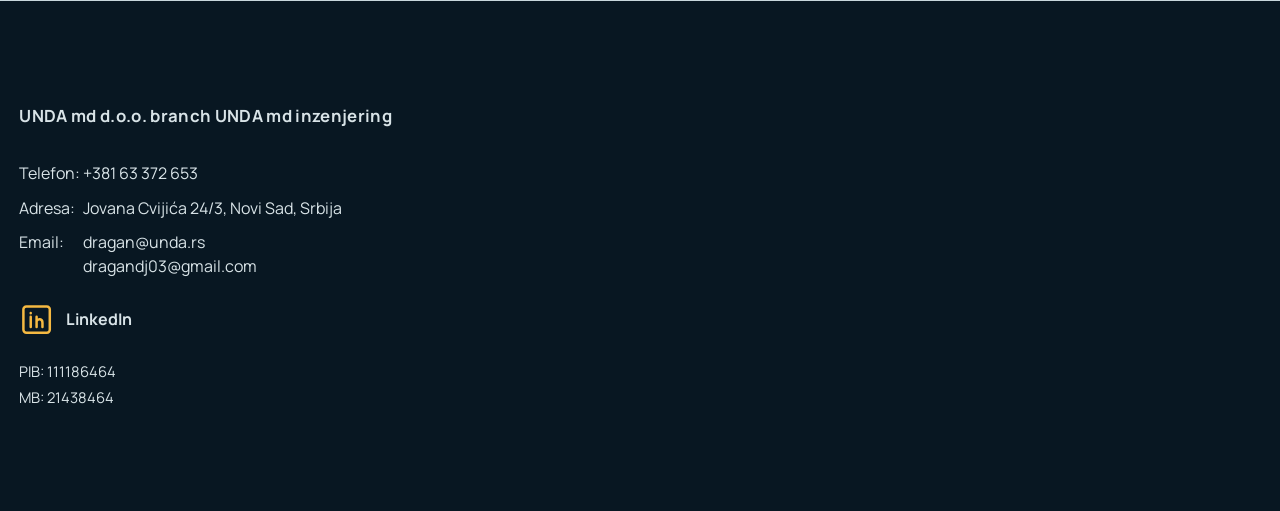
==== commit 36bdab2a: "Restore uniform project image alignment" ====
--- a/public/index.html
+++ b/public/index.html
@@ -24,7 +24,7 @@
   <meta name="twitter:title" content="UNDA inženjering | Projektovanje i stručni nadzor">
   <meta name="twitter:description" content="Projektna dokumentacija, stručni nadzor i sudsko veštačenje za sigurne i uspešne projekte.">
   <meta name="twitter:image" content="https://unda.rs/assets/images/references/novkabel-new-tower.png">
-  <link rel="stylesheet" href="assets/css/style.css?v=16">
+  <link rel="stylesheet" href="assets/css/style.css?v=17">
   <script src="assets/js/main.js?v=10" defer></script>
   <script type="application/ld+json">
   {
@@ -107,7 +107,7 @@
 
     <section class="references content-section" id="reference">
       <div class="section-heading section-heading-row">
-        <div><h2 data-sr="Izdvojeni projekti" data-en="Selected projects">Izdvojeni projekti</h2></div>
+        <div><h2 data-sr="Istaknuti projekti" data-en="Featured projects">Istaknuti projekti</h2></div>
         <a class="projects-link-button" href="reference.html" data-sr="Pogledajte sve projekte" data-en="View all projects">Pogledajte sve projekte</a>
       </div>
       <div class="reference-carousel">
--- a/public/assets/css/style.css
+++ b/public/assets/css/style.css
@@ -57,7 +57,7 @@
 .carousel-button:hover,.carousel-button:focus-visible { background:#f8d37c; }
 .carousel-button-prev { left:0; }
 .carousel-button-next { right:0; }
-.reference-card-image { width:100%; aspect-ratio:4/3; display:block; object-fit:cover; border-bottom:3px solid var(--signal); }
+.reference-card-image { width:100%; height:auto; aspect-ratio:4/3; display:block; object-fit:cover; border-bottom:3px solid var(--signal); }
 .reference-card>p,.reference-card>h3,.reference-card>span { margin-left:1rem; margin-right:1rem; }
 .reference-card>p { margin-top:1.2rem; margin-bottom:.35rem; color:var(--signal-dark); font-size:.72rem; text-transform:uppercase; letter-spacing:.08em; }
 .reference-card>h3 { margin-top:1.2rem; margin-bottom:.3rem; font-size:1.2rem; line-height:1.25; }
@@ -86,7 +86,7 @@
 .all-references-hero h1 { margin:0; font-size:clamp(2.35rem,4.5vw,4.25rem); line-height:.98; letter-spacing:-.045em; }
 .all-references-grid { padding:clamp(2rem,4vw,4rem) clamp(1rem,1.5vw,2rem) clamp(5rem,8vw,8rem); display:grid; grid-template-columns:repeat(3,minmax(0,1fr)); gap:1.25rem; align-items:start; }
 .project-reference-card { overflow:hidden; border:1px solid var(--line); border-radius:1.5rem; background:var(--white); }
-.project-reference-card>img { width:100%; aspect-ratio:16/10; display:block; object-fit:cover; border-bottom:3px solid var(--signal); }
+.project-reference-card>img { width:100%; height:auto; aspect-ratio:16/10; display:block; object-fit:cover; border-bottom:3px solid var(--signal); }
 .project-reference-content { padding:1.5rem; display:flex; flex-direction:column; align-items:flex-start; gap:1rem; }
 .project-reference-content h2 { margin:0; font-size:clamp(1.25rem,1.8vw,1.65rem); line-height:1.15; letter-spacing:-.02em; }
 .project-reference-content p { margin:0; color:var(--muted); }
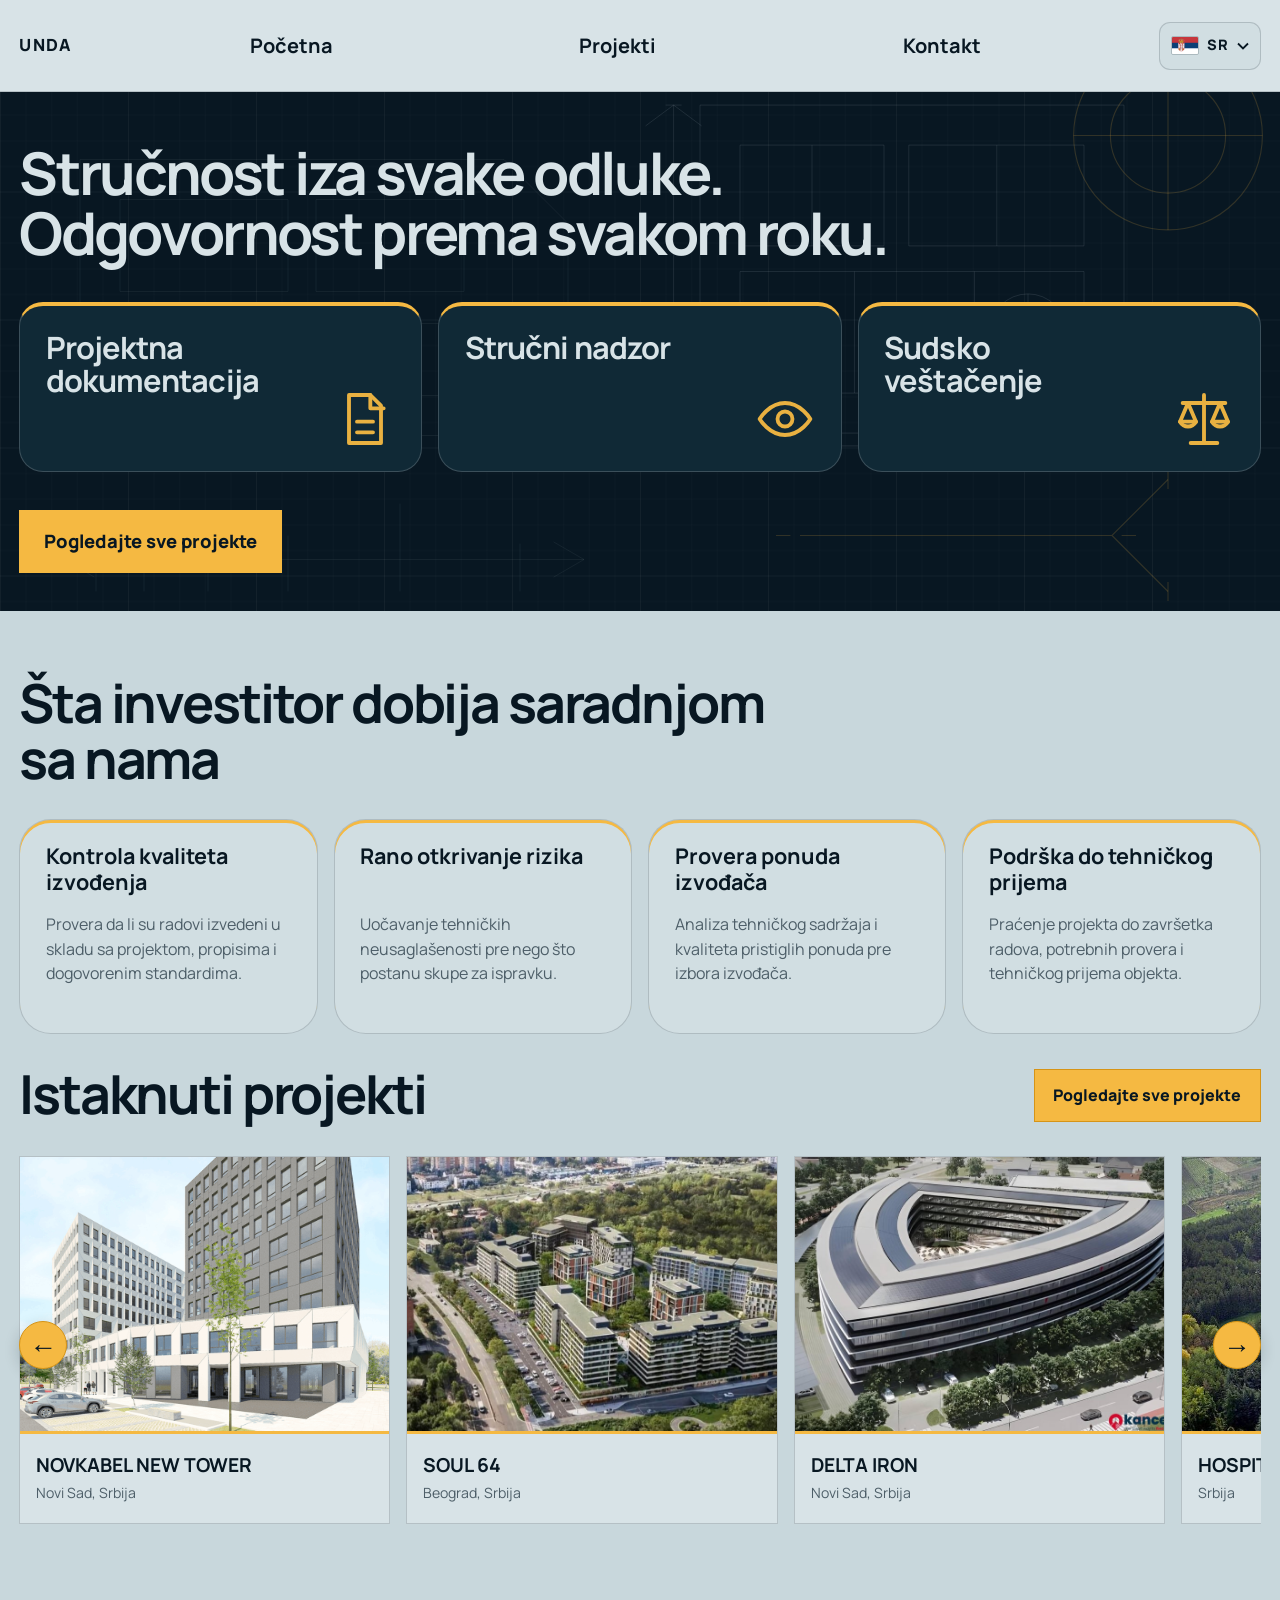
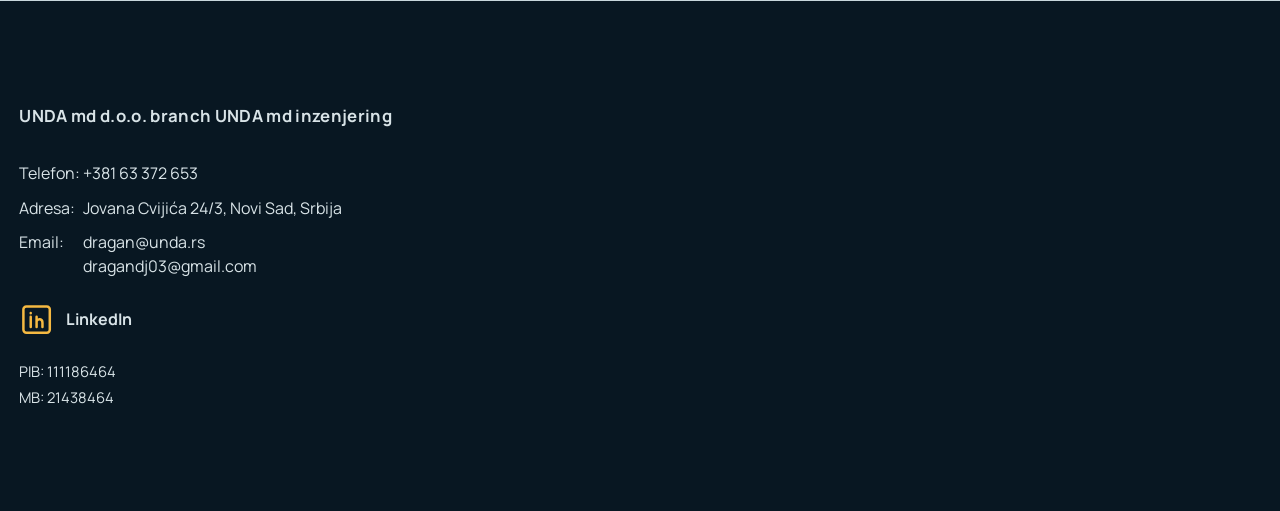
==== commit 1380ceee: "Unify contact footer and add language dropdown" ====
--- a/public/index.html
+++ b/public/index.html
@@ -24,8 +24,8 @@
   <meta name="twitter:title" content="UNDA inženjering | Projektovanje i stručni nadzor">
   <meta name="twitter:description" content="Projektna dokumentacija, stručni nadzor i sudsko veštačenje za sigurne i uspešne projekte.">
   <meta name="twitter:image" content="https://unda.rs/assets/images/references/novkabel-new-tower.png">
-  <link rel="stylesheet" href="assets/css/style.css?v=17">
-  <script src="assets/js/main.js?v=10" defer></script>
+  <link rel="stylesheet" href="assets/css/style.css?v=18">
+  <script src="assets/js/main.js?v=11" defer></script>
   <script type="application/ld+json">
   {
     "@context": "https://schema.org",
@@ -63,10 +63,15 @@
     </nav>
 
     <div class="language-switch" aria-label="Izbor jezika" data-aria-sr="Izbor jezika" data-aria-en="Language selection">
-      <button class="language-toggle" type="button" data-language-toggle data-target-language="en" aria-label="Prebaci na engleski">
-        <img class="language-flag" src="assets/images/flags/gb.png" alt="" aria-hidden="true">
-        <span class="language-code" aria-hidden="true">EN</span>
+      <button class="language-toggle" type="button" data-language-toggle aria-haspopup="menu" aria-expanded="false">
+        <img class="language-flag" src="assets/images/flags/rs.png" alt="" aria-hidden="true">
+        <span class="language-code">SR</span>
+        <svg class="language-chevron" viewBox="0 0 12 8" aria-hidden="true"><path d="m1 1.5 5 5 5-5"/></svg>
       </button>
+      <div class="language-menu" data-language-menu role="menu" hidden>
+        <button type="button" data-language-option="sr" role="menuitem"><img src="assets/images/flags/rs.png" alt="" aria-hidden="true"><span>SR</span></button>
+        <button type="button" data-language-option="en" role="menuitem"><img src="assets/images/flags/gb.png" alt="" aria-hidden="true"><span>EN</span></button>
+      </div>
     </div>
   </header>
 
--- a/public/assets/css/style.css
+++ b/public/assets/css/style.css
@@ -17,11 +17,18 @@
 .main-nav a { padding:.65rem .9rem; text-decoration:none; font-size:1.25rem; font-weight:700; }
 .main-nav a:hover,.main-nav a:focus-visible { text-decoration:underline; text-decoration-color:var(--signal-dark); text-decoration-thickness:2px; text-underline-offset:.3rem; }
 .main-nav a[aria-current="page"] { text-decoration:underline; text-decoration-color:var(--signal-dark); text-decoration-thickness:2px; text-underline-offset:.35rem; }
-.language-switch { display:flex; align-items:center; justify-self:end; gap:.35rem; }
-.language-toggle { min-width:76px; min-height:48px; padding:.45rem .7rem; display:inline-flex; align-items:center; justify-content:center; gap:.45rem; border:1px solid var(--line); border-radius:.7rem; background:var(--surface); color:var(--ink); font:inherit; font-weight:800; cursor:pointer; transition:border-color .2s ease,background .2s ease; }
+.language-switch { position:relative; display:flex; align-items:center; justify-self:end; }
+.language-toggle { min-width:96px; min-height:48px; padding:.45rem .7rem; display:inline-flex; align-items:center; justify-content:center; gap:.5rem; border:1px solid var(--line); border-radius:.7rem; background:var(--surface); color:var(--ink); font:inherit; font-weight:800; cursor:pointer; transition:border-color .2s ease,background .2s ease; }
 .language-toggle:hover,.language-toggle:focus-visible { border-color:var(--signal-dark); background:var(--white); }
 .language-flag { width:28px; height:19px; display:block; object-fit:cover; border:1px solid rgba(8,23,34,.18); border-radius:2px; }
 .language-code { font-size:.9rem; letter-spacing:.06em; }
+.language-chevron { width:12px; height:8px; fill:none; stroke:currentColor; stroke-width:1.8; transition:transform .2s ease; }
+.language-toggle[aria-expanded="true"] .language-chevron { transform:rotate(180deg); }
+.language-menu { position:absolute; top:calc(100% + .4rem); right:0; z-index:30; min-width:100%; padding:.3rem; border:1px solid var(--line); border-radius:.7rem; background:var(--white); box-shadow:0 .8rem 2rem rgba(8,23,34,.16); }
+.language-menu[hidden] { display:none; }
+.language-menu button { width:100%; padding:.55rem .65rem; display:flex; align-items:center; gap:.55rem; border:0; border-radius:.45rem; background:transparent; color:var(--ink); font:inherit; font-weight:800; cursor:pointer; }
+.language-menu button:hover,.language-menu button:focus-visible,.language-menu button[aria-current="true"] { background:var(--surface); }
+.language-menu img { width:28px; height:19px; object-fit:cover; border:1px solid rgba(8,23,34,.18); border-radius:2px; }
 
 .hero { padding:clamp(2.2rem,4vw,3.5rem) clamp(1rem,1.5vw,2rem) clamp(2rem,3vw,3rem); display:flex; flex-direction:column; gap:clamp(1.5rem,3vw,2.5rem); position:relative; isolation:isolate; overflow:hidden; background:var(--ink); color:var(--white); }
 .hero::before { content:""; position:absolute; inset:0; z-index:-1; background:url("../images/cad-pattern.svg") center/cover no-repeat; pointer-events:none; }
